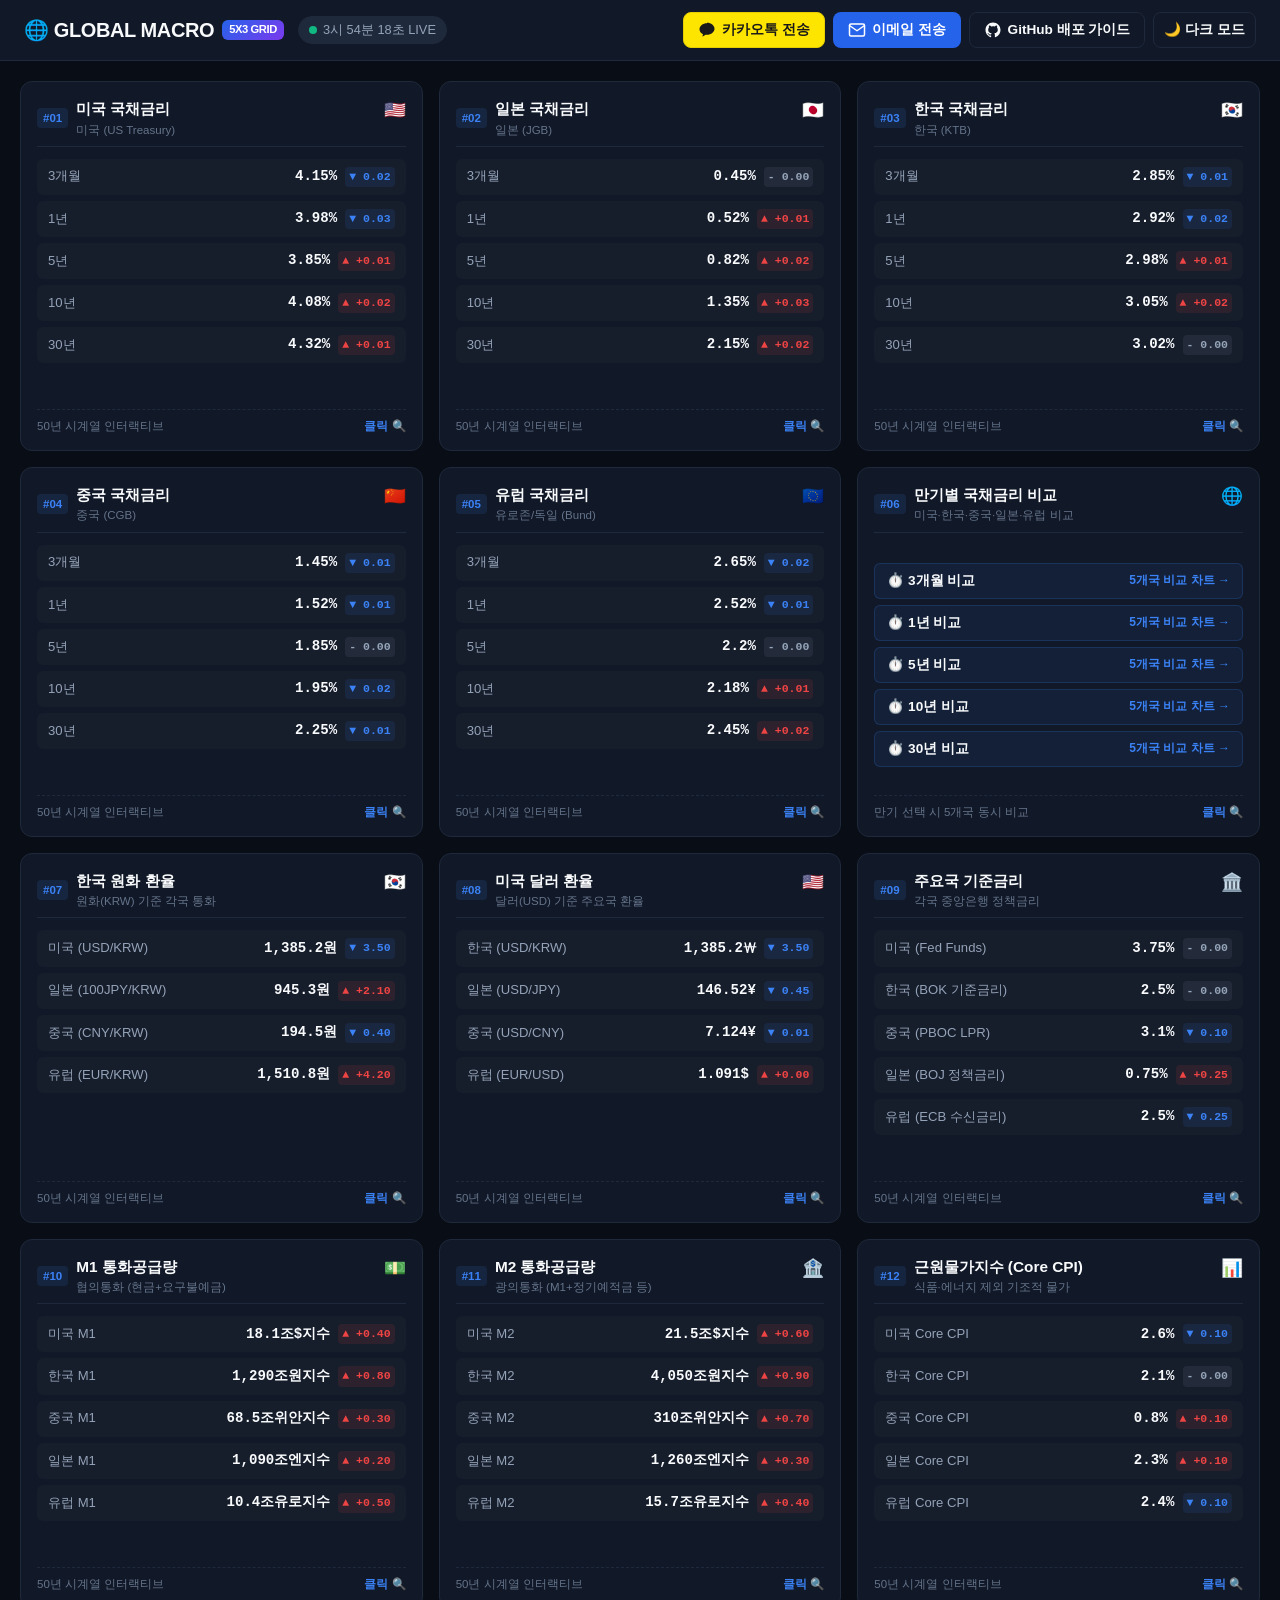
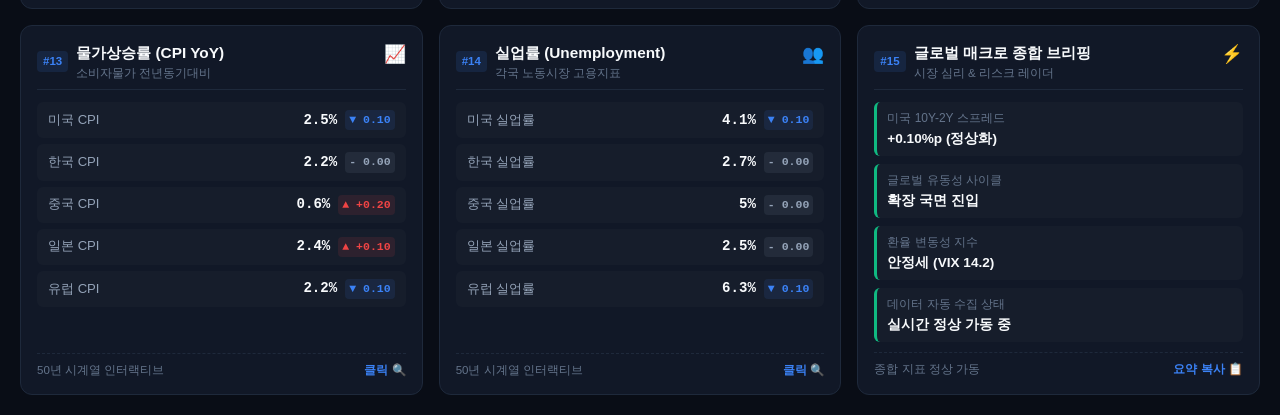
==== index.html @ 18585624 "Add files via upload" ====
<!DOCTYPE html>
<html lang="ko">
<head>
  <meta charset="UTF-8">
  <meta name="viewport" content="width=device-width, initial-scale=1.0">
  <title>글로벌 매크로 경제 대시보드 (5x3 Grid) | 실시간 금리·환율·통화량·물가</title>
  
  <!-- Open Graph 메타태그 (카카오톡 및 SNS 공유 시 썸네일/미리보기 카드 표시) -->
  <meta property="og:title" content="글로벌 매크로 경제 5x3 대시보드">
  <meta property="og:description" content="미국·한국·일본·중국·유럽 50년간 국채금리, 환율, 기준금리, 통화량, 물가상승률 실시간 대시보드">
  <meta property="og:image" content="https://images.unsplash.com/photo-1611974789855-9c2a0a7236a3?w=1200&auto=format&fit=crop">
  <meta property="og:type" content="website">

  <!-- 파비콘 -->
  <link rel="icon" href="data:image/svg+xml,<svg xmlns='http://www.w3.org/2000/svg' viewBox='0 0 100 100'><text y='.9em' font-size='90'>📊</text></svg>">

  <!-- 스타일시트 -->
  <link rel="stylesheet" href="styles.css">

  <!-- 공식 카카오톡 JavaScript SDK (v2.7.2) -->
  <script src="https://t1.kakaocdn.net/kakao_js_sdk/2.7.2/kakao.min.js"></script>
</head>
<body>

  <!-- ==========================================================================
       TOP NAVIGATION BAR
       ========================================================================== -->
  <header class="top-nav">
    <div class="brand-section">
      <div class="brand-title">
        <span>🌐 GLOBAL MACRO</span>
        <span class="brand-badge">5x3 GRID</span>
      </div>
      <div class="live-indicator">
        <span class="pulse-dot"></span>
        <span id="liveClock">LIVE</span>
      </div>
    </div>

    <div class="action-buttons">
      <!-- 카카오톡 바로 전송 버튼 -->
      <button class="btn btn-kakao" id="btnKakaoShare" title="대시보드 요약 및 링크를 카카오톡으로 전송합니다">
        <svg width="18" height="18" viewBox="0 0 24 24" fill="currentColor">
          <path d="M12 3c-5.52 0-10 3.58-10 8 0 2.82 1.84 5.3 4.67 6.69-.17.6-.63 2.29-.72 2.65-.12.44.16.43.34.31.24-.16 3.12-2.12 3.65-2.48.66.1 1.34.15 2.06.15 5.52 0 10-3.58 10-8s-4.48-8-10-8z"/>
        </svg>
        <span>카카오톡 전송</span>
      </button>

      <!-- 이메일 전송 버튼 -->
      <button class="btn btn-email" id="btnEmailShare" title="현재 주요 금리·환율 현황 브리핑을 이메일로 전송합니다">
        <svg width="18" height="18" viewBox="0 0 24 24" fill="none" stroke="currentColor" stroke-width="2" stroke-linecap="round" stroke-linejoin="round">
          <path d="M4 4h16c1.1 0 2 .9 2 2v12c0 1.1-.9 2-2 2H4c-1.1 0-2-.9-2-2V6c0-1.1.9-2 2-2z"></path>
          <polyline points="22,6 12,13 2,6"></polyline>
        </svg>
        <span>이메일 전송</span>
      </button>

      <!-- GitHub Pages 배포 가이드 모달 버튼 -->
      <button class="btn btn-deploy" id="btnDeployGuide" title="GitHub Pages에 내 무료 URI 주소를 생성하여 배포하는 방법">
        <svg width="18" height="18" viewBox="0 0 24 24" fill="currentColor">
          <path fill-rule="evenodd" clip-rule="evenodd" d="M12 2C6.477 2 2 6.484 2 12.017c0 4.425 2.865 8.18 6.839 9.504.5.092.682-.217.682-.483 0-.237-.008-.868-.013-1.703-2.782.605-3.369-1.343-3.369-1.343-.454-1.158-1.11-1.466-1.11-1.466-.908-.62.069-.608.069-.608 1.003.07 1.53 1.032 1.53 1.032.892 1.53 2.341 1.088 2.91.832.092-.647.35-1.088.636-1.338-2.22-.253-4.555-1.113-4.555-4.951 0-1.093.39-1.988 1.029-2.688-.103-.253-.446-1.272.098-2.65 0 0 .84-.27 2.75 1.026A9.564 9.564 0 0112 6.844c.85.004 1.705.115 2.504.337 1.909-1.296 2.747-1.027 2.747-1.027.546 1.379.202 2.398.1 2.651.64.7 1.028 1.595 1.028 2.688 0 3.848-2.339 4.695-4.566 4.943.359.309.678.92.678 1.855 0 1.338-.012 2.419-.012 2.747 0 .268.18.58.688.482A10.019 10.019 0 0022 12.017C22 6.484 17.522 2 12 2z"/>
        </svg>
        <span>GitHub 배포 가이드</span>
      </button>

      <!-- 테마 토글 버튼 -->
      <button class="btn btn-icon" id="themeToggleBtn" title="다크/라이트 테마 전환">
        🌙 다크 모드
      </button>
    </div>
  </header>

  <!-- ==========================================================================
       MAIN DASHBOARD: 5x3 GRID (15 CARDS)
       ========================================================================== -->
  <main class="dashboard-container">
    <div class="dashboard-grid" id="dashboardGrid">
      <!-- JavaScript (dashboard.js)에 의해 1번~15번 카드가 동적으로 렌더링됩니다 -->
    </div>
  </main>

  <!-- ==========================================================================
       MODAL 1: 50-YEAR INTERACTIVE TIME-SERIES CHART
       ========================================================================== -->
  <div class="modal-overlay" id="chartModal">
    <div class="modal-card">
      <!-- Modal Header -->
      <div class="modal-header">
        <div class="modal-title-group">
          <h2 id="modalTitle">📈 시계열 차트</h2>
          <div class="modal-subtitle" id="modalSubtitle">1975년 ~ 2026년 50년간 역사적 추이</div>
        </div>
        <button class="btn-close" id="btnCloseModal">&times;</button>
      </div>

      <!-- Controls Toolbar -->
      <div class="modal-toolbar">
        <div class="range-presets">
          <span style="font-size:0.78rem; font-weight:700; color:var(--text-dim); margin-right:4px;">기간:</span>
          <button class="preset-btn" data-range="1">1년</button>
          <button class="preset-btn" data-range="5">5년</button>
          <button class="preset-btn" data-range="10">10년</button>
          <button class="preset-btn" data-range="20">20년</button>
          <button class="preset-btn active" data-range="50">50년 (전체)</button>
        </div>

        <div class="zoom-controls">
          <button class="zoom-btn" id="btnZoomIn" title="확대 (마우스 휠 위로 스크롤 가능)">➕ 확대</button>
          <button class="zoom-btn" id="btnZoomOut" title="축소 (마우스 휠 아래로 스크롤 가능)">➖ 축소</button>
          <button class="zoom-btn" id="btnZoomReset" title="초기 상태로 리셋">↺ 전체 보기</button>
        </div>
      </div>

      <!-- 50-Year Summary Statistics Bar -->
      <div class="stats-summary">
        <div class="stat-item">최신값: <b id="statCurrent">-</b></div>
        <div class="stat-item">50년 최고치(Max): <b id="statMax" style="color:var(--up-color);">-</b></div>
        <div class="stat-item">50년 최저치(Min): <b id="statMin" style="color:var(--down-color);">-</b></div>
        <div class="stat-item">50년 평균: <b id="statAvg">-</b></div>
      </div>

      <!-- HTML5 Canvas Interactive Viewport -->
      <div class="chart-viewport">
        <canvas id="chartCanvas"></canvas>
      </div>

      <!-- Modal Footer Guide -->
      <div class="modal-footer">
        <span>💡 <b>사용 팁:</b> 차트 위에서 <b>마우스 휠</b>을 굴려 확대/축소하고, 마우스로 <b>좌우 드래그</b>하여 50년간의 특정 시기를 자세히 탐색할 수 있습니다.</span>
      </div>
    </div>
  </div>

  <!-- ==========================================================================
       MODAL 2: KAKAO TALK SHARE & LINK EXPORT
       ========================================================================== -->
  <div class="modal-overlay" id="kakaoModal">
    <div class="modal-card" style="max-width: 540px;">
      <div class="modal-header">
        <div class="modal-title-group">
          <h2>💬 카카오톡 전송 및 공유</h2>
          <div class="modal-subtitle">대시보드 실시간 요약과 접속 주소를 전송합니다</div>
        </div>
        <button class="btn-close" id="btnCloseKakao">&times;</button>
      </div>
      <div class="guide-content">
        <p style="font-size:0.88rem; color:var(--text-muted); margin-bottom:12px;">
          아래 내용을 복사하여 카카오톡 대화방 또는 단체 채팅방에 붙여넣기 하시면 즉시 대시보드 링크와 실시간 브리핑이 공유됩니다:
        </p>
        <textarea id="kakaoPreviewText" rows="6" style="width:100%; background:var(--bg-main); color:var(--text-main); border:1px solid var(--border-color); border-radius:8px; padding:12px; font-size:0.85rem; font-family:inherit; resize:none;"></textarea>
        
        <div style="margin-top:16px; display:flex; justify-content:flex-end; gap:8px;">
          <button class="btn btn-kakao" id="btnCopyKakao" style="width:100%; justify-content:center; padding:10px;">
            📋 카카오톡 전송 문구 및 링크 복사하기
          </button>
        </div>

        <div style="margin-top:16px; padding:12px; border-radius:8px; background:rgba(59,130,246,0.08); border:1px solid rgba(59,130,246,0.2); font-size:0.8rem; color:var(--text-muted);">
          💡 <b>공식 카카오톡 SDK 카드 발송을 원하시는 경우:</b><br>
          <a href="https://developers.kakao.com" target="_blank" style="color:var(--primary); font-weight:700;">developers.kakao.com</a>에서 무료 앱 등록 후 발급받은 JavaScript 키를 `index.html` 상단 `Kakao.init('내키')`에 추가하시면 카카오톡 리치 메시지 카드로 직접 발송됩니다.
        </div>
      </div>
    </div>
  </div>

  <!-- ==========================================================================
       MODAL 3: GITHUB PAGES DEPLOYMENT GUIDE (인터넷 URI 발급 가이드)
       ========================================================================== -->
  <div class="modal-overlay" id="guideModal">
    <div class="modal-card" style="max-width: 780px;">
      <div class="modal-header">
        <div class="modal-title-group">
          <h2>🚀 GitHub Pages 무료 인터넷 URI(주소) 배포 가이드</h2>
          <div class="modal-subtitle">내 대시보드를 인터넷에 올려 고유 웹 주소로 사용하는 3단계 방법</div>
        </div>
        <button class="btn-close" id="btnCloseGuide">&times;</button>
      </div>

      <div class="guide-content">
        <div class="guide-step">
          <h3>1단계: GitHub에 새로운 저장소(Repository) 생성하기</h3>
          <ol>
            <li><a href="https://github.com" target="_blank" style="color:var(--primary); font-weight:700;">GitHub.com</a> 로그인 후 우측 상단의 <b>+</b> &rarr; <b>New repository</b>를 클릭합니다.</li>
            <li>Repository name에 원하는 이름(예: <code>macro-dashboard</code>)을 입력합니다.</li>
            <li><b>Public</b>(공개)으로 설정하고 하단의 <b>Create repository</b> 버튼을 누릅니다.</li>
          </ol>
        </div>

        <div class="guide-step">
          <h3>2단계: 터미널에서 코드 업로드하기</h3>
          <p style="font-size:0.85rem; color:var(--text-muted); margin-bottom:6px;">맥북 터미널에서 아래 명령어를 순서대로 실행합니다:</p>
          <pre>cd /Users/insooshin/Desktop/macro-dashboard
git init
git add .
git commit -m "Deploy: Global Macro Dashboard 5x3"
git branch -M main
git remote add origin https://github.com/&lt;사용자아이디&gt;/macro-dashboard.git
git push -u origin main</pre>
          <p style="font-size:0.8rem; color:var(--text-dim);">* 터미널 사용이 익숙하지 않으시면 GitHub 웹사이트에서 <b>'uploading an existing file'</b>을 눌러 해당 폴더의 파일들을 마우스로 끌어다 놓으셔도 됩니다!</p>
        </div>

        <div class="guide-step">
          <h3>3단계: GitHub Pages 켜고 나만의 URI(웹 주소) 확인하기</h3>
          <ol>
            <li>저장소 상단 메뉴에서 <b>Settings</b>(설정) &rarr; 좌측 <b>Pages</b> 메뉴를 클릭합니다.</li>
            <li><b>Build and deployment &rarr; Branch</b>에서 <code>main</code> 브랜치와 <code>/ (root)</code> 폴더를 선택하고 <b>Save</b>를 누릅니다.</li>
            <li>약 1분 후 상단에 <b>"Your site is live at https://&lt;내아이디&gt;.github.io/macro-dashboard/"</b> 라는 나만의 인터넷 고유 URI 주소가 발급됩니다!</li>
            <li>이 주소를 스마트폰 카카오톡으로 전송하여 사파리나 크롬에서 열고 <b>'홈 화면에 추가'</b>하시면 모바일 전용 앱처럼 사용하실 수 있습니다!</li>
          </ol>
        </div>
      </div>
    </div>
  </div>

  <!-- 스크립트 로드 순서 -->
  <script src="data-store.js"></script>
  <script src="chart-engine.js"></script>
  <script src="dashboard.js"></script>
</body>
</html>
---- styles.css ----
/* ==========================================================================
   GLOBAL MACRO DASHBOARD - STYLESHEET
   5x3 Grid, Financial Terminal Dark/Light UI, Modal Chart Viewer
   ========================================================================== */

:root {
  --bg-main: #090d16;
  --bg-card: #111827;
  --bg-card-hover: #172033;
  --border-color: #1e293b;
  --border-highlight: #334155;
  --text-main: #f8fafc;
  --text-muted: #94a3b8;
  --text-dim: #64748b;
  --primary: #3b82f6;
  --primary-glow: rgba(59, 130, 246, 0.3);
  --up-color: #ef4444; /* 한국식 상승: 빨강 */
  --down-color: #3b82f6; /* 한국식 하락: 파랑 */
  --neutral-color: #94a3b8;
  --kakao-bg: #fee500;
  --kakao-text: #191919;
  --modal-bg: rgba(15, 23, 42, 0.95);
  --modal-card: #0f172a;
  --badge-bg: #1e293b;
  --font-family: -apple-system, BlinkMacSystemFont, "Pretendard", "Segoe UI", Roboto, Helvetica, Arial, sans-serif;
  --card-radius: 12px;
}

body.light-theme {
  --bg-main: #f1f5f9;
  --bg-card: #ffffff;
  --bg-card-hover: #f8fafc;
  --border-color: #e2e8f0;
  --border-highlight: #cbd5e1;
  --text-main: #0f172a;
  --text-muted: #475569;
  --text-dim: #94a3b8;
  --primary: #2563eb;
  --primary-glow: rgba(37, 99, 235, 0.2);
  --modal-bg: rgba(241, 245, 249, 0.95);
  --modal-card: #ffffff;
  --badge-bg: #e2e8f0;
}

* {
  margin: 0;
  padding: 0;
  box-sizing: border-box;
}

body {
  font-family: var(--font-family);
  background-color: var(--bg-main);
  color: var(--text-main);
  line-height: 1.4;
  min-height: 100vh;
  transition: background-color 0.25s, color 0.25s;
}

/* ==========================================================================
   TOP NAVIGATION BAR
   ========================================================================== */
.top-nav {
  position: sticky;
  top: 0;
  z-index: 100;
  background: var(--bg-card);
  border-bottom: 1px solid var(--border-color);
  backdrop-filter: blur(12px);
  padding: 12px 24px;
  display: flex;
  align-items: center;
  justify-content: space-between;
  flex-wrap: wrap;
  gap: 12px;
}

.brand-section {
  display: flex;
  align-items: center;
  gap: 14px;
}

.brand-title {
  font-size: 1.25rem;
  font-weight: 800;
  letter-spacing: -0.02em;
  display: flex;
  align-items: center;
  gap: 8px;
}

.brand-badge {
  background: linear-gradient(135deg, #2563eb, #7c3aed);
  color: #fff;
  font-size: 0.7rem;
  font-weight: 700;
  padding: 2px 7px;
  border-radius: 6px;
  text-transform: uppercase;
}

.live-indicator {
  display: flex;
  align-items: center;
  gap: 6px;
  font-size: 0.8rem;
  color: var(--text-muted);
  background: var(--badge-bg);
  padding: 4px 10px;
  border-radius: 20px;
  border: 1px solid var(--border-color);
}

.pulse-dot {
  width: 8px;
  height: 8px;
  border-radius: 50%;
  background: #10b981;
  box-shadow: 0 0 0 0 rgba(16, 185, 129, 0.7);
  animation: pulse 2s infinite;
}

@keyframes pulse {
  0% { transform: scale(0.95); box-shadow: 0 0 0 0 rgba(16, 185, 129, 0.7); }
  70% { transform: scale(1); box-shadow: 0 0 0 7px rgba(16, 185, 129, 0); }
  100% { transform: scale(0.95); box-shadow: 0 0 0 0 rgba(16, 185, 129, 0); }
}

.action-buttons {
  display: flex;
  align-items: center;
  gap: 8px;
  flex-wrap: wrap;
}

.btn {
  display: inline-flex;
  align-items: center;
  gap: 6px;
  padding: 8px 14px;
  border-radius: 8px;
  font-size: 0.85rem;
  font-weight: 600;
  cursor: pointer;
  border: 1px solid transparent;
  transition: all 0.2s ease;
  user-select: none;
}

.btn-kakao {
  background-color: var(--kakao-bg);
  color: var(--kakao-text);
  border-color: #e5cd00;
}
.btn-kakao:hover {
  filter: brightness(0.95);
  box-shadow: 0 2px 8px rgba(254, 229, 0, 0.3);
}

.btn-email {
  background: #2563eb;
  color: #ffffff;
}
.btn-email:hover {
  background: #1d4ed8;
  box-shadow: 0 2px 8px rgba(37, 99, 235, 0.3);
}

.btn-deploy {
  background: var(--bg-card);
  color: var(--text-main);
  border-color: var(--border-color);
}
.btn-deploy:hover {
  border-color: var(--primary);
  color: var(--primary);
}

.btn-icon {
  background: var(--bg-card);
  color: var(--text-main);
  border: 1px solid var(--border-color);
  padding: 8px 10px;
}
.btn-icon:hover {
  border-color: var(--border-highlight);
}

/* ==========================================================================
   DASHBOARD 5x3 GRID LAYOUT
   ========================================================================== */
.dashboard-container {
  max-width: 1780px;
  margin: 0 auto;
  padding: 20px;
}

.dashboard-grid {
  display: grid;
  grid-template-columns: repeat(5, 1fr);
  grid-auto-rows: minmax(285px, 1fr);
  gap: 16px;
}

/* 5x3 Card Item */
.dash-card {
  background: var(--bg-card);
  border: 1px solid var(--border-color);
  border-radius: var(--card-radius);
  padding: 16px;
  display: flex;
  flex-direction: column;
  justify-content: space-between;
  transition: transform 0.2s, box-shadow 0.2s, border-color 0.2s;
  position: relative;
  overflow: hidden;
}

.dash-card:hover {
  border-color: var(--border-highlight);
  box-shadow: 0 8px 24px rgba(0, 0, 0, 0.25);
  transform: translateY(-2px);
}

/* Card Header */
.card-header {
  display: flex;
  align-items: flex-start;
  justify-content: space-between;
  margin-bottom: 12px;
  padding-bottom: 8px;
  border-bottom: 1px solid var(--border-color);
}

.header-left {
  display: flex;
  align-items: center;
  gap: 8px;
}

.tile-badge {
  font-size: 0.72rem;
  font-weight: 800;
  color: var(--primary);
  background: rgba(59, 130, 246, 0.12);
  padding: 2px 6px;
  border-radius: 4px;
  font-mono: monospace;
}

.card-title {
  font-size: 0.96rem;
  font-weight: 700;
  color: var(--text-main);
  white-space: nowrap;
}

.card-flag {
  font-size: 1.1rem;
}

.card-subtext {
  font-size: 0.72rem;
  color: var(--text-dim);
  margin-top: 2px;
}

/* Card Body - Metric Rows */
.metric-list {
  display: flex;
  flex-direction: column;
  gap: 6px;
  flex-grow: 1;
}

.metric-row {
  display: flex;
  align-items: center;
  justify-content: space-between;
  padding: 7px 10px;
  border-radius: 6px;
  background: rgba(255, 255, 255, 0.02);
  border: 1px solid transparent;
  cursor: pointer;
  transition: all 0.15s ease;
}

body.light-theme .metric-row {
  background: rgba(0, 0, 0, 0.02);
}

.metric-row:hover {
  background: rgba(59, 130, 246, 0.12);
  border-color: var(--primary);
  transform: translateX(3px);
}

.metric-label {
  font-size: 0.82rem;
  font-weight: 500;
  color: var(--text-muted);
  display: flex;
  align-items: center;
  gap: 5px;
}

.metric-right {
  display: flex;
  align-items: center;
  gap: 8px;
  text-align: right;
}

.metric-val {
  font-size: 0.88rem;
  font-weight: 700;
  font-family: ui-monospace, SFMono-Regular, Menlo, Monaco, Consolas, monospace;
  color: var(--text-main);
}

.metric-change {
  font-size: 0.72rem;
  font-weight: 600;
  padding: 2px 4px;
  border-radius: 4px;
  font-family: ui-monospace, SFMono-Regular, Menlo, Monaco, Consolas, monospace;
}

.change-up {
  color: var(--up-color);
  background: rgba(239, 68, 68, 0.1);
}

.change-down {
  color: var(--down-color);
  background: rgba(59, 130, 246, 0.1);
}

.change-flat {
  color: var(--neutral-color);
  background: rgba(148, 163, 184, 0.1);
}

/* Mini Chart Hint Footer */
.card-footer {
  margin-top: 10px;
  padding-top: 8px;
  border-top: 1px dashed var(--border-color);
  display: flex;
  align-items: center;
  justify-content: space-between;
  font-size: 0.72rem;
  color: var(--text-dim);
}

.click-hint {
  display: flex;
  align-items: center;
  gap: 4px;
  color: var(--primary);
  font-weight: 600;
}

/* ==========================================================================
   TILE 6 (만기별 5개국 비교 전용 스타일)
   ========================================================================== */
.maturity-tabs {
  display: flex;
  flex-direction: column;
  gap: 6px;
}

.maturity-btn {
  display: flex;
  align-items: center;
  justify-content: space-between;
  padding: 8px 12px;
  background: rgba(59, 130, 246, 0.08);
  border: 1px solid rgba(59, 130, 246, 0.2);
  border-radius: 6px;
  color: var(--text-main);
  font-size: 0.85rem;
  font-weight: 600;
  cursor: pointer;
  transition: all 0.2s;
}

.maturity-btn:hover {
  background: var(--primary);
  color: #fff;
  border-color: var(--primary);
  transform: translateX(4px);
}

/* ==========================================================================
   TILE 15 (글로벌 리스크 & 상태 레이더 전용 스타일)
   ========================================================================== */
.radar-list {
  display: flex;
  flex-direction: column;
  gap: 8px;
}

.radar-item {
  padding: 8px 10px;
  border-radius: 6px;
  background: rgba(255, 255, 255, 0.02);
  border-left: 3px solid #10b981;
}

.radar-label {
  font-size: 0.75rem;
  color: var(--text-dim);
}

.radar-val {
  font-size: 0.85rem;
  font-weight: 700;
  color: var(--text-main);
  margin-top: 2px;
}

/* ==========================================================================
   MODAL CHART VIEWER
   ========================================================================== */
.modal-overlay {
  position: fixed;
  inset: 0;
  background: rgba(0, 0, 0, 0.75);
  backdrop-filter: blur(8px);
  z-index: 1000;
  display: none;
  align-items: center;
  justify-content: center;
  padding: 20px;
  animation: fadeIn 0.2s ease;
}

.modal-overlay.active {
  display: flex;
}

@keyframes fadeIn {
  from { opacity: 0; }
  to { opacity: 1; }
}

.modal-card {
  background: var(--modal-card);
  border: 1px solid var(--border-highlight);
  border-radius: 16px;
  width: 100%;
  max-width: 1100px;
  max-height: 92vh;
  display: flex;
  flex-direction: column;
  box-shadow: 0 25px 50px -12px rgba(0, 0, 0, 0.5);
  overflow: hidden;
  animation: modalPop 0.25s cubic-bezier(0.16, 1, 0.3, 1);
}

@keyframes modalPop {
  from { transform: scale(0.96) translateY(10px); opacity: 0; }
  to { transform: scale(1) translateY(0); opacity: 1; }
}

.modal-header {
  padding: 16px 24px;
  border-bottom: 1px solid var(--border-color);
  display: flex;
  align-items: center;
  justify-content: space-between;
}

.modal-title-group h2 {
  font-size: 1.25rem;
  font-weight: 800;
  display: flex;
  align-items: center;
  gap: 10px;
}

.modal-subtitle {
  font-size: 0.8rem;
  color: var(--text-muted);
  margin-top: 4px;
}

.btn-close {
  background: transparent;
  border: none;
  color: var(--text-dim);
  font-size: 1.5rem;
  cursor: pointer;
  width: 36px;
  height: 36px;
  display: flex;
  align-items: center;
  justify-content: center;
  border-radius: 8px;
  transition: all 0.2s;
}

.btn-close:hover {
  background: var(--badge-bg);
  color: var(--text-main);
}

/* Modal Controls Toolbar */
.modal-toolbar {
  padding: 12px 24px;
  background: rgba(0, 0, 0, 0.15);
  border-bottom: 1px solid var(--border-color);
  display: flex;
  align-items: center;
  justify-content: space-between;
  flex-wrap: wrap;
  gap: 12px;
}

.range-presets, .zoom-controls {
  display: flex;
  align-items: center;
  gap: 6px;
}

.preset-btn, .zoom-btn {
  padding: 6px 12px;
  border-radius: 6px;
  font-size: 0.78rem;
  font-weight: 600;
  background: var(--badge-bg);
  border: 1px solid var(--border-color);
  color: var(--text-muted);
  cursor: pointer;
  transition: all 0.15s ease;
}

.preset-btn:hover, .zoom-btn:hover {
  background: var(--primary);
  border-color: var(--primary);
  color: #ffffff;
}

.preset-btn.active {
  background: var(--primary);
  border-color: var(--primary);
  color: #ffffff;
}

/* Stats Summary Row */
.stats-summary {
  display: flex;
  align-items: center;
  gap: 16px;
  font-size: 0.8rem;
  color: var(--text-muted);
  padding: 8px 24px;
  background: rgba(255, 255, 255, 0.01);
  border-bottom: 1px solid var(--border-color);
}

.stat-item b {
  color: var(--text-main);
  font-family: monospace;
  margin-left: 4px;
}

/* Canvas Container */
.chart-viewport {
  position: relative;
  width: 100%;
  height: 480px;
  padding: 10px;
  background: var(--modal-card);
}

#chartCanvas {
  width: 100%;
  height: 100%;
  display: block;
  cursor: crosshair;
}

.modal-footer {
  padding: 12px 24px;
  border-top: 1px solid var(--border-color);
  display: flex;
  align-items: center;
  justify-content: space-between;
  font-size: 0.8rem;
  color: var(--text-muted);
}

/* ==========================================================================
   GUIDE & KAKAO SHARE MODALS
   ========================================================================== */
.guide-content {
  padding: 24px;
  overflow-y: auto;
  max-height: 70vh;
  line-height: 1.6;
}

.guide-step {
  margin-bottom: 20px;
  background: rgba(255, 255, 255, 0.02);
  border: 1px solid var(--border-color);
  border-radius: 10px;
  padding: 16px;
}

.guide-step h3 {
  font-size: 1rem;
  color: var(--primary);
  margin-bottom: 8px;
  display: flex;
  align-items: center;
  gap: 8px;
}

.guide-step pre {
  background: #000;
  color: #38bdf8;
  padding: 10px 14px;
  border-radius: 6px;
  font-family: ui-monospace, Menlo, monospace;
  font-size: 0.85rem;
  margin: 8px 0;
  overflow-x: auto;
}

.guide-step ol, .guide-step ul {
  padding-left: 20px;
  font-size: 0.88rem;
  color: var(--text-muted);
}

.guide-step li {
  margin-bottom: 6px;
}

/* ==========================================================================
   FLASH TICK ANIMATIONS (REAL-TIME UPDATE EFFECT)
   ========================================================================== */
.flash-up {
  animation: flashGreen 1s ease-out;
}

.flash-down {
  animation: flashRed 1s ease-out;
}

@keyframes flashGreen {
  0% { background-color: rgba(16, 185, 129, 0.35); }
  100% { background-color: transparent; }
}

@keyframes flashRed {
  0% { background-color: rgba(239, 68, 68, 0.35); }
  100% { background-color: transparent; }
}

/* ==========================================================================
   RESPONSIVE BREAKPOINTS
   ========================================================================== */
@media (max-width: 1400px) {
  .dashboard-grid {
    grid-template-columns: repeat(3, 1fr);
  }
}

@media (max-width: 992px) {
  .dashboard-grid {
    grid-template-columns: repeat(2, 1fr);
  }
}

@media (max-width: 640px) {
  .top-nav {
    padding: 12px;
  }
  .brand-title {
    font-size: 1.05rem;
  }
  .dashboard-container {
    padding: 10px;
  }
  .dashboard-grid {
    grid-template-columns: 1fr;
  }
  .chart-viewport {
    height: 340px;
  }
}
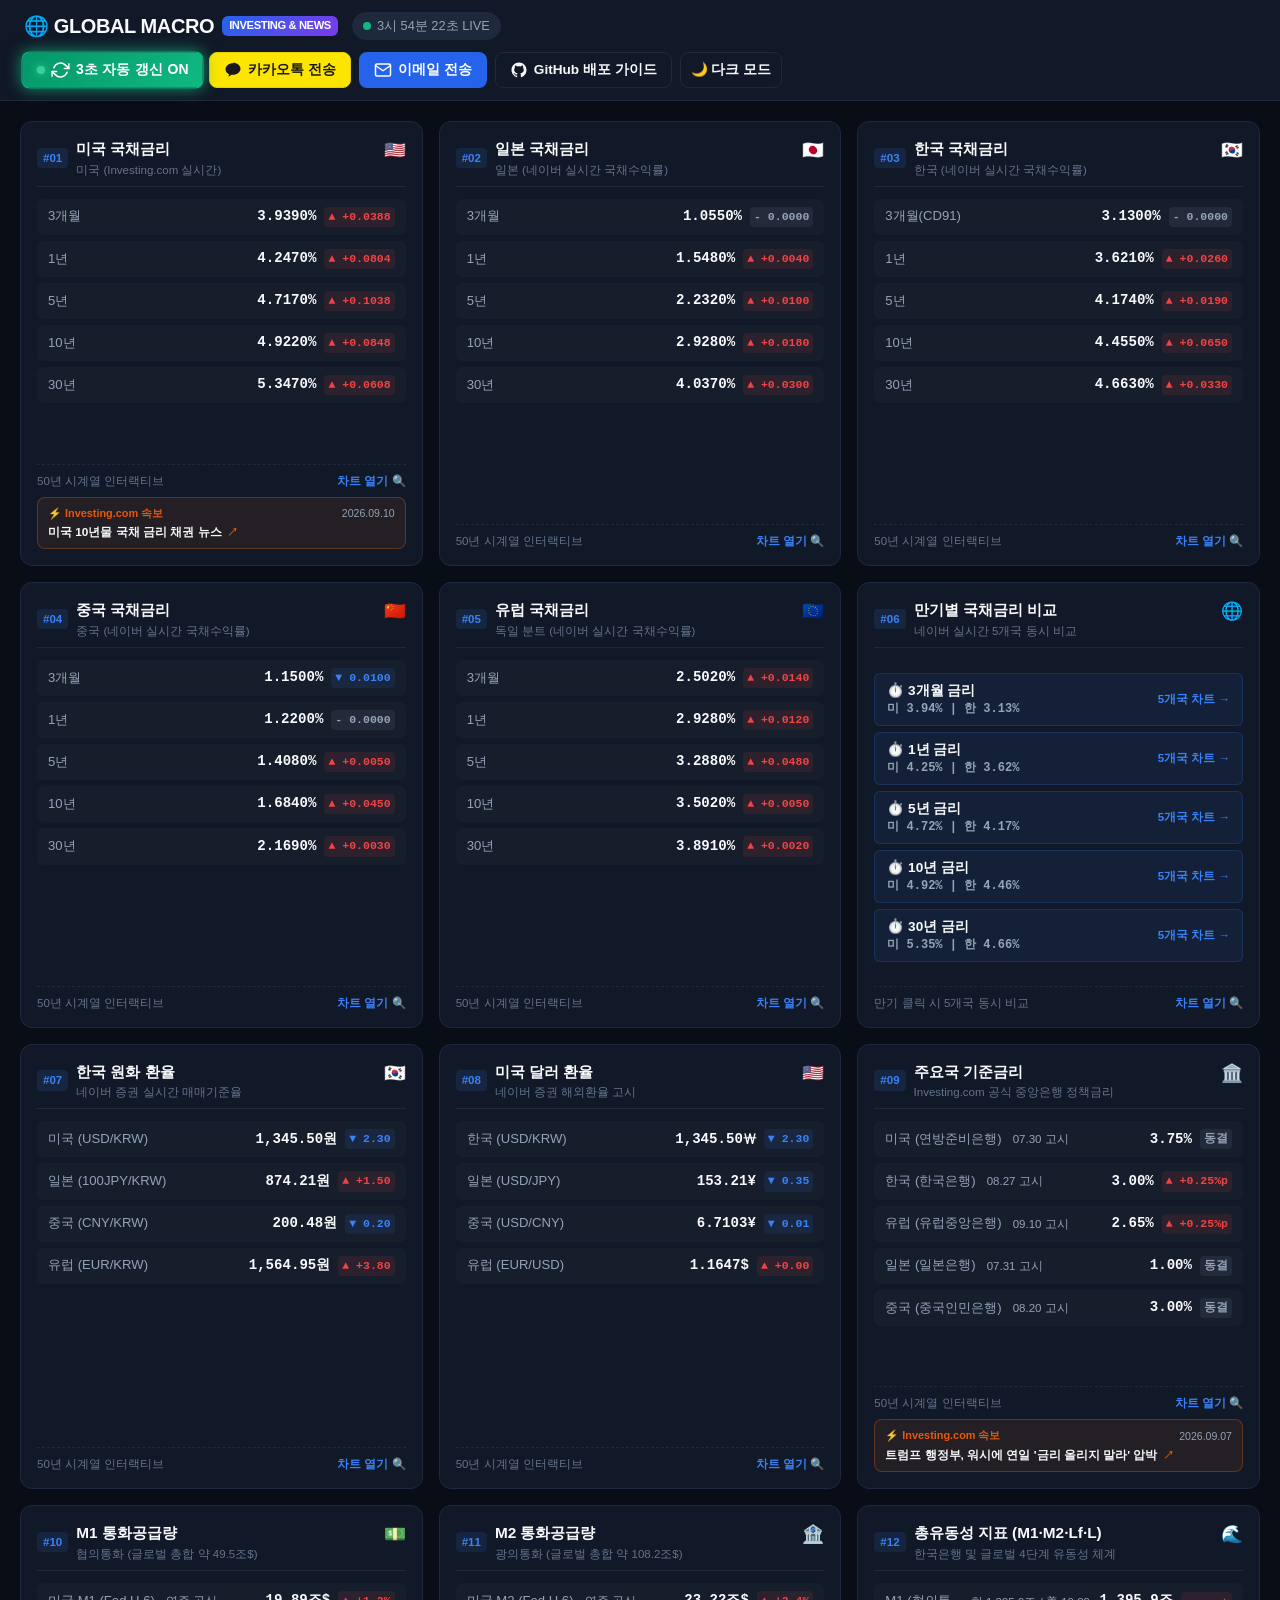
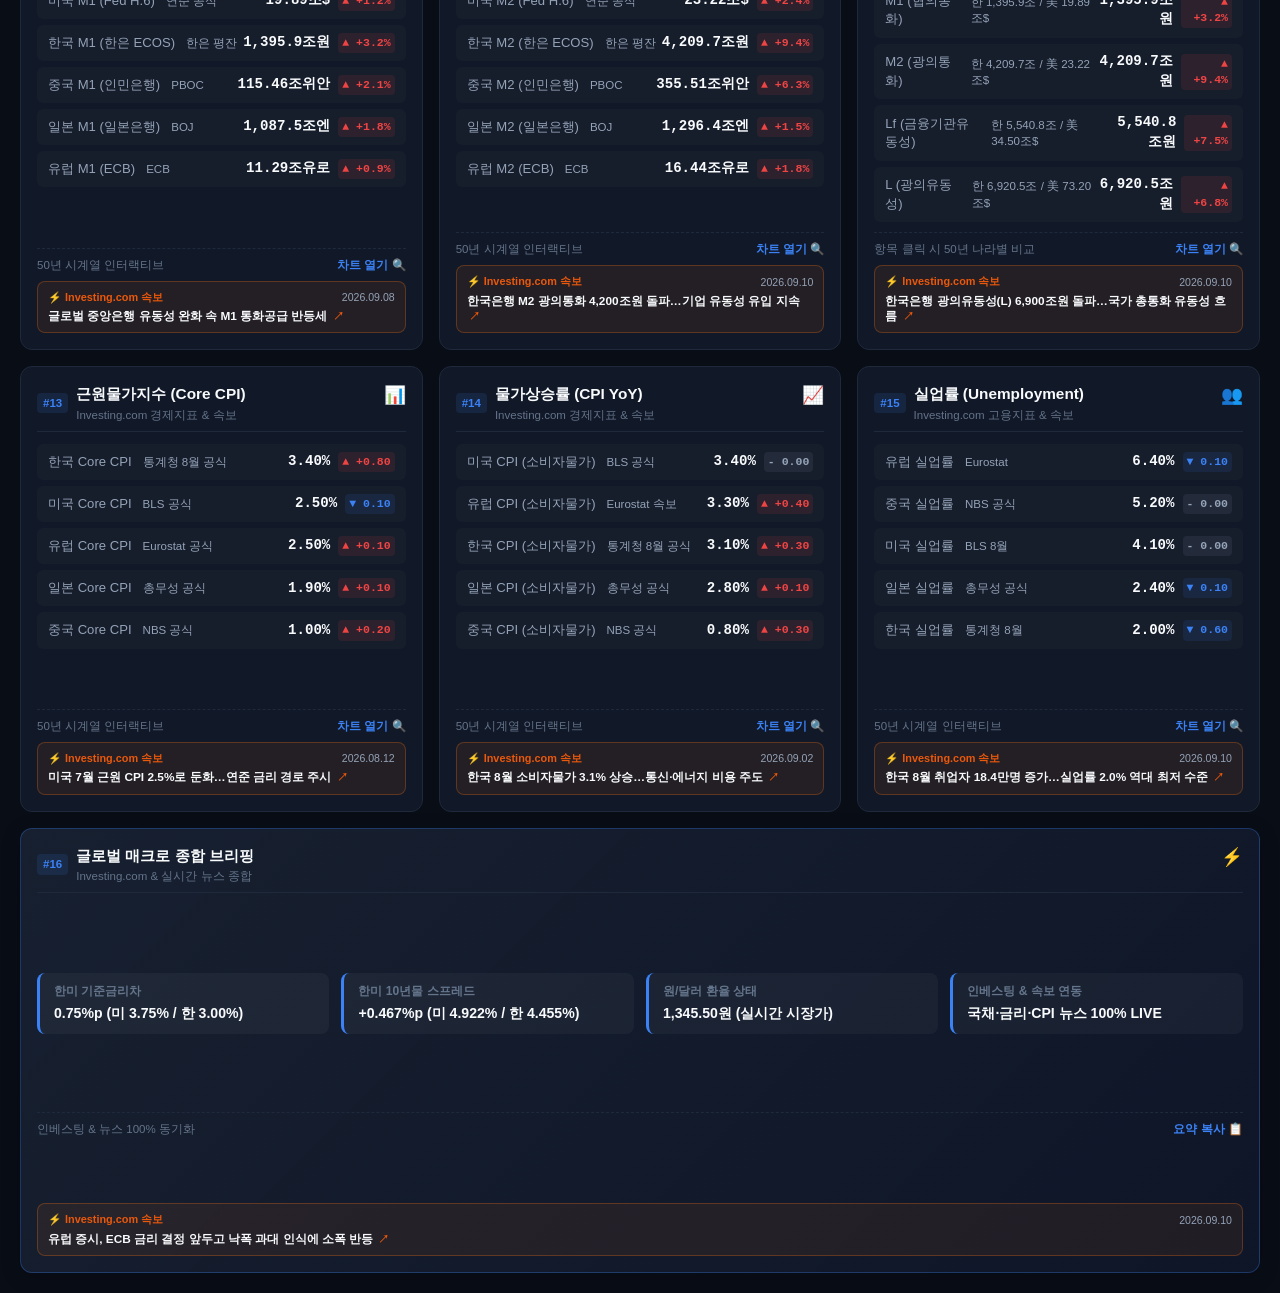
==== commit 9b0cb88c: "Add files via upload" ====
--- a/index.html
+++ b/index.html
@@ -3,11 +3,11 @@
 <head>
   <meta charset="UTF-8">
   <meta name="viewport" content="width=device-width, initial-scale=1.0">
-  <title>글로벌 매크로 경제 대시보드 (5x3 Grid) | 실시간 금리·환율·통화량·물가</title>
+  <title>글로벌 매크로 경제 대시보드 | 실시간 금리·환율·통화유동성(M1·M2·Lf·L)·물가 50년 시계열</title>
   
   <!-- Open Graph 메타태그 (카카오톡 및 SNS 공유 시 썸네일/미리보기 카드 표시) -->
-  <meta property="og:title" content="글로벌 매크로 경제 5x3 대시보드">
-  <meta property="og:description" content="미국·한국·일본·중국·유럽 50년간 국채금리, 환율, 기준금리, 통화량, 물가상승률 실시간 대시보드">
+  <meta property="og:title" content="글로벌 매크로 경제 대시보드 (M1·M2·Lf·L 총유동성)">
+  <meta property="og:description" content="미국·한국·일본·중국·유럽 50년간 국채금리, 환율, 기준금리, 통화량, Lf/L 총유동성, 물가상승률 실시간 대시보드">
   <meta property="og:image" content="https://images.unsplash.com/photo-1611974789855-9c2a0a7236a3?w=1200&auto=format&fit=crop">
   <meta property="og:type" content="website">
 
@@ -29,7 +29,7 @@
     <div class="brand-section">
       <div class="brand-title">
         <span>🌐 GLOBAL MACRO</span>
-        <span class="brand-badge">5x3 GRID</span>
+        <span class="brand-badge">INVESTING & NEWS</span>
       </div>
       <div class="live-indicator">
         <span class="pulse-dot"></span>
@@ -38,6 +38,17 @@
     </div>
 
     <div class="action-buttons">
+      <!-- 인베스팅 및 실시간 뉴스 3초 자동 갱신 버튼 -->
+      <button class="btn btn-sync" id="btnSyncNaver" title="인베스팅닷컴 최신 국채·기준금리·환율 및 경제 속보 뉴스 3초 자동 동기화 (클릭 시 즉시 수동 갱신)">
+        <span class="sync-live-dot"></span>
+        <svg width="18" height="18" viewBox="0 0 24 24" fill="none" stroke="currentColor" stroke-width="2" stroke-linecap="round" stroke-linejoin="round">
+          <polyline points="23 4 23 10 17 10"></polyline>
+          <polyline points="1 20 1 14 7 14"></polyline>
+          <path d="M3.51 9a9 9 0 0 1 14.85-3.36L23 10M1 14l4.64 4.36A9 9 0 0 0 20.49 15"></path>
+        </svg>
+        <span id="syncBtnText">3초 자동 갱신 ON</span>
+      </button>
+
       <!-- 카카오톡 바로 전송 버튼 -->
       <button class="btn btn-kakao" id="btnKakaoShare" title="대시보드 요약 및 링크를 카카오톡으로 전송합니다">
         <svg width="18" height="18" viewBox="0 0 24 24" fill="currentColor">
@@ -212,9 +223,9 @@
     </div>
   </div>
 
-  <!-- 스크립트 로드 순서 -->
-  <script src="data-store.js"></script>
-  <script src="chart-engine.js"></script>
-  <script src="dashboard.js"></script>
+  <!-- 스크립트 로드 (브라우저 캐시 방지 버전 적용) -->
+  <script src="data-store.js?v=liquidity_v3"></script>
+  <script src="chart-engine.js?v=liquidity_v3"></script>
+  <script src="dashboard.js?v=liquidity_v3"></script>
 </body>
 </html>
--- a/styles.css
+++ b/styles.css
@@ -177,6 +177,51 @@
   color: var(--primary);
 }
 
+.btn-sync {
+  background: linear-gradient(135deg, #059669, #10b981);
+  color: #fff;
+  border-color: #10b981;
+  font-weight: 700;
+  display: flex;
+  align-items: center;
+  gap: 6px;
+  transition: all 0.25s ease;
+}
+.btn-sync:hover {
+  background: linear-gradient(135deg, #047857, #059669);
+  box-shadow: 0 4px 12px rgba(16, 185, 129, 0.4);
+}
+.btn-sync.spinning svg {
+  animation: spin 0.8s linear infinite;
+}
+.btn-sync.pulse-3s {
+  box-shadow: 0 0 14px rgba(16, 185, 129, 0.8);
+  transform: scale(1.03);
+}
+.sync-live-dot {
+  width: 8px;
+  height: 8px;
+  border-radius: 50%;
+  background-color: #34d399;
+  box-shadow: 0 0 8px #34d399;
+  animation: liveBlink 1.5s infinite alternate;
+}
+@keyframes liveBlink {
+  0% { opacity: 0.4; transform: scale(0.85); }
+  100% { opacity: 1; transform: scale(1.15); }
+}
+@keyframes spin {
+  100% { transform: rotate(360deg); }
+}
+.news-updated {
+  animation: newsHighlight 0.8s ease-out;
+}
+@keyframes newsHighlight {
+  0% { background: rgba(249, 115, 22, 0.32); border-color: rgba(249, 115, 22, 0.85); }
+  100% { background: rgba(249, 115, 22, 0.08); border-color: rgba(249, 115, 22, 0.28); }
+}
+
+
 .btn-icon {
   background: var(--bg-card);
   color: var(--text-main);
@@ -363,6 +408,64 @@
 }
 
 /* ==========================================================================
+   INVESTING.COM NEWS & HEADLINES BOX
+   ========================================================================== */
+.card-news-box {
+  margin-top: 8px;
+  padding: 8px 10px;
+  background: rgba(249, 115, 22, 0.08);
+  border: 1px solid rgba(249, 115, 22, 0.28);
+  border-radius: 8px;
+  display: flex;
+  flex-direction: column;
+  gap: 4px;
+  transition: background 0.2s, border-color 0.2s;
+}
+.card-news-box:hover {
+  background: rgba(249, 115, 22, 0.14);
+  border-color: rgba(249, 115, 22, 0.5);
+}
+.news-header {
+  display: flex;
+  align-items: center;
+  justify-content: space-between;
+}
+.news-tag {
+  font-size: 0.68rem;
+  font-weight: 700;
+  color: #ea580c;
+  display: flex;
+  align-items: center;
+  gap: 4px;
+}
+.news-date {
+  font-size: 0.66rem;
+  color: var(--text-muted);
+}
+.news-link {
+  font-size: 0.74rem;
+  font-weight: 600;
+  color: var(--text-main);
+  text-decoration: none;
+  line-height: 1.3;
+  display: -webkit-box;
+  -webkit-line-clamp: 2;
+  -webkit-box-orient: vertical;
+  overflow: hidden;
+  text-overflow: ellipsis;
+  transition: color 0.15s;
+}
+.news-link:hover {
+  color: #ea580c;
+  text-decoration: underline;
+}
+.news-link .ext-icon {
+  font-size: 0.7rem;
+  color: #ea580c;
+  margin-left: 2px;
+}
+
+/* ==========================================================================
    TILE 6 (만기별 5개국 비교 전용 스타일)
    ========================================================================== */
 .maturity-tabs {
@@ -394,31 +497,83 @@
 }
 
 /* ==========================================================================
-   TILE 15 (글로벌 리스크 & 상태 레이더 전용 스타일)
-   ========================================================================== */
-.radar-list {
-  display: flex;
-  flex-direction: column;
-  gap: 8px;
+/* ==========================================================================
+   TILE 16 (글로벌 리스크 & 종합 브리핑 전폭 배너 스타일)
+   ========================================================================== */
+#card-16 {
+  grid-column: 1 / -1;
+  background: linear-gradient(135deg, rgba(30, 41, 59, 0.7), rgba(15, 23, 42, 0.9));
+  border: 1px solid rgba(59, 130, 246, 0.3);
+  box-shadow: 0 4px 20px rgba(0, 0, 0, 0.2);
+}
+
+#card-16 .radar-list {
+  display: grid;
+  grid-template-columns: repeat(4, 1fr);
+  gap: 12px;
+  margin: 10px 0;
 }
 
 .radar-item {
-  padding: 8px 10px;
+  padding: 10px 14px;
+  border-radius: 8px;
+  background: rgba(255, 255, 255, 0.04);
+  border-left: 3px solid #3b82f6;
+  transition: background 0.2s;
+}
+.radar-item:hover {
+  background: rgba(255, 255, 255, 0.07);
+}
+
+.radar-label {
+  font-size: 0.76rem;
+  color: var(--text-dim);
+  font-weight: 600;
+}
+
+.radar-val {
+  font-size: 0.88rem;
+  font-weight: 700;
+  color: var(--text-main);
+  margin-top: 4px;
+}
+
+/* 유동성 모달 나라별 선택 탭 바 */
+.liquidity-country-tabs {
+  display: flex;
+  align-items: center;
+  gap: 6px;
+  flex-wrap: wrap;
+  width: 100%;
+  margin-top: 10px;
+  padding-top: 8px;
+  border-top: 1px dashed var(--border-color);
+}
+
+.country-tab-btn {
+  background: var(--badge-bg);
+  color: var(--text-muted);
+  border: 1px solid var(--border-color);
+  padding: 5px 12px;
   border-radius: 6px;
-  background: rgba(255, 255, 255, 0.02);
-  border-left: 3px solid #10b981;
-}
-
-.radar-label {
-  font-size: 0.75rem;
-  color: var(--text-dim);
-}
-
-.radar-val {
-  font-size: 0.85rem;
-  font-weight: 700;
-  color: var(--text-main);
-  margin-top: 2px;
+  font-size: 0.78rem;
+  font-weight: 600;
+  cursor: pointer;
+  transition: all 0.2s ease;
+  user-select: none;
+}
+
+.country-tab-btn:hover {
+  border-color: var(--primary);
+  color: var(--text-main);
+  background: rgba(59, 130, 246, 0.12);
+}
+
+.country-tab-btn.active {
+  background: var(--primary);
+  color: #ffffff;
+  border-color: var(--primary);
+  box-shadow: 0 2px 8px rgba(59, 130, 246, 0.4);
 }
 
 /* ==========================================================================
@@ -673,6 +828,9 @@
 
 @media (max-width: 992px) {
   .dashboard-grid {
+    grid-template-columns: repeat(2, 1fr);
+  }
+  #card-16 .radar-list {
     grid-template-columns: repeat(2, 1fr);
   }
 }
@@ -690,6 +848,9 @@
   .dashboard-grid {
     grid-template-columns: 1fr;
   }
+  #card-16 .radar-list {
+    grid-template-columns: 1fr;
+  }
   .chart-viewport {
     height: 340px;
   }
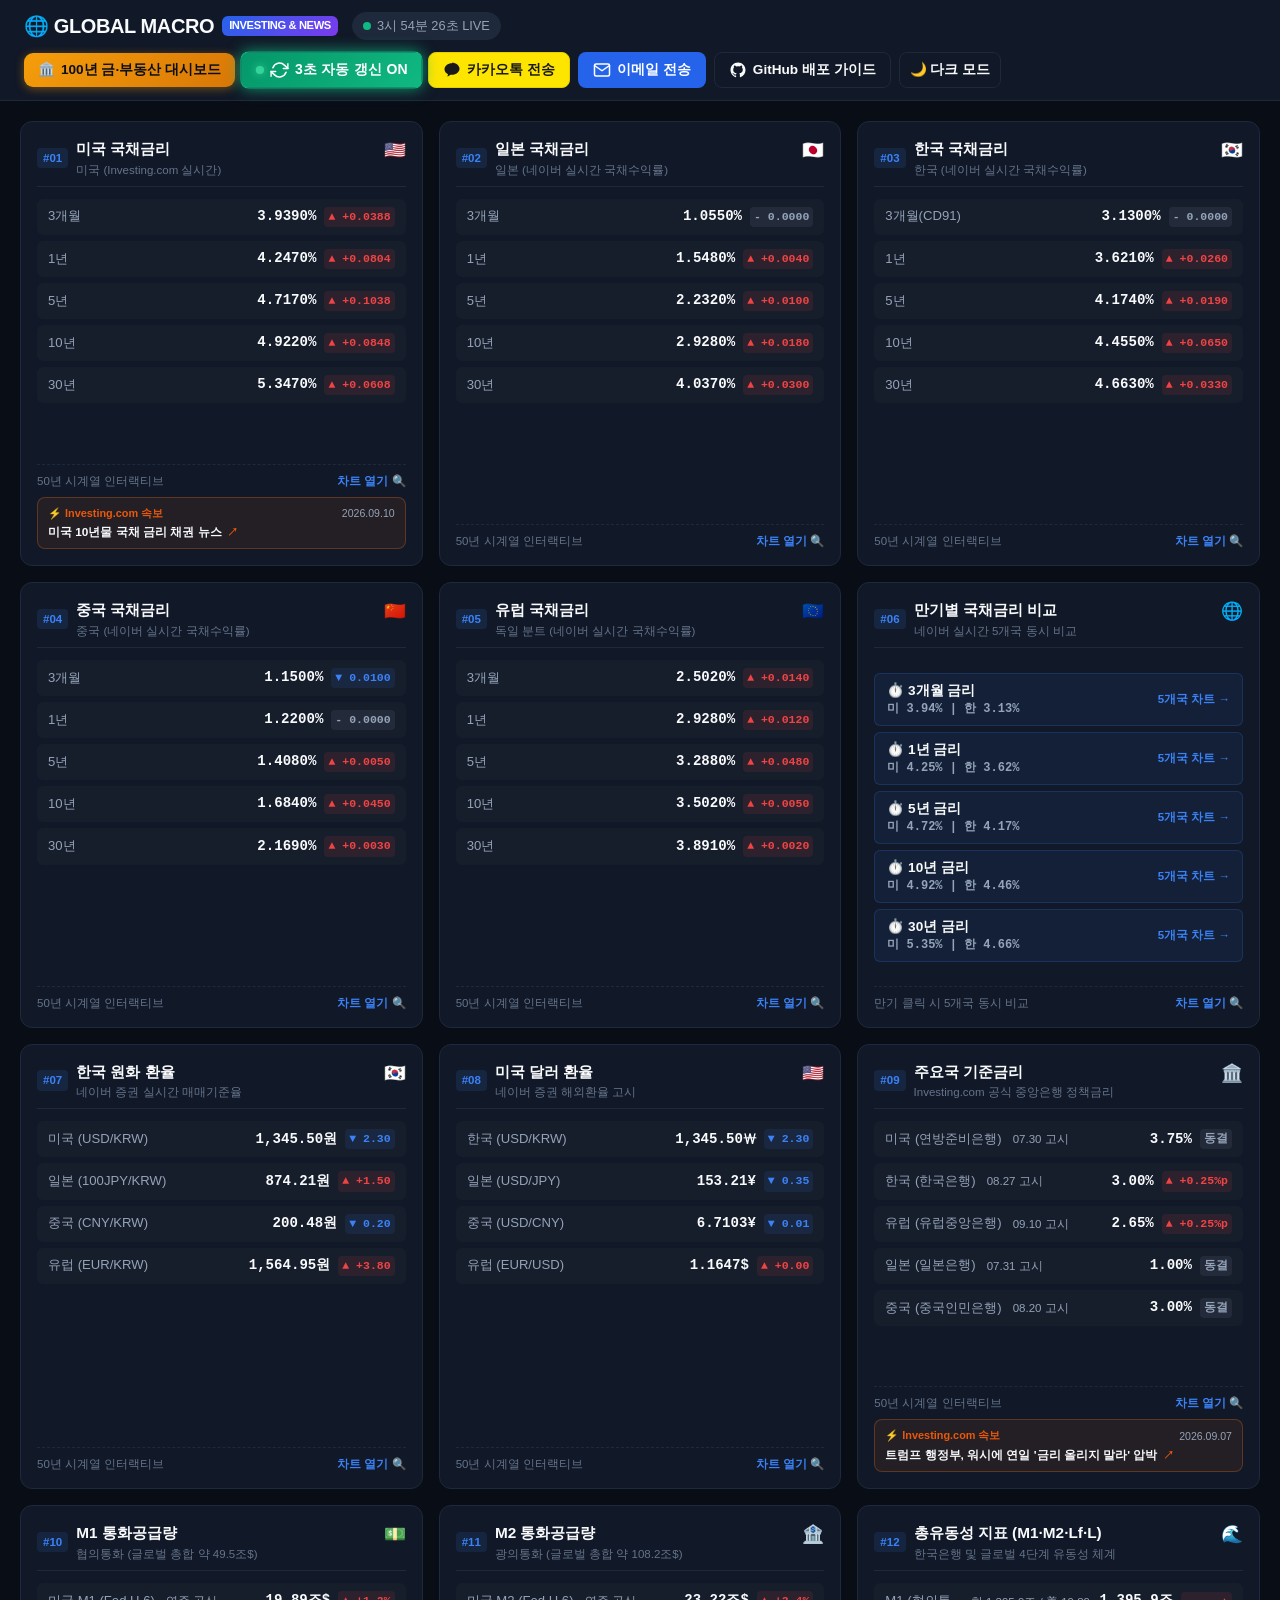
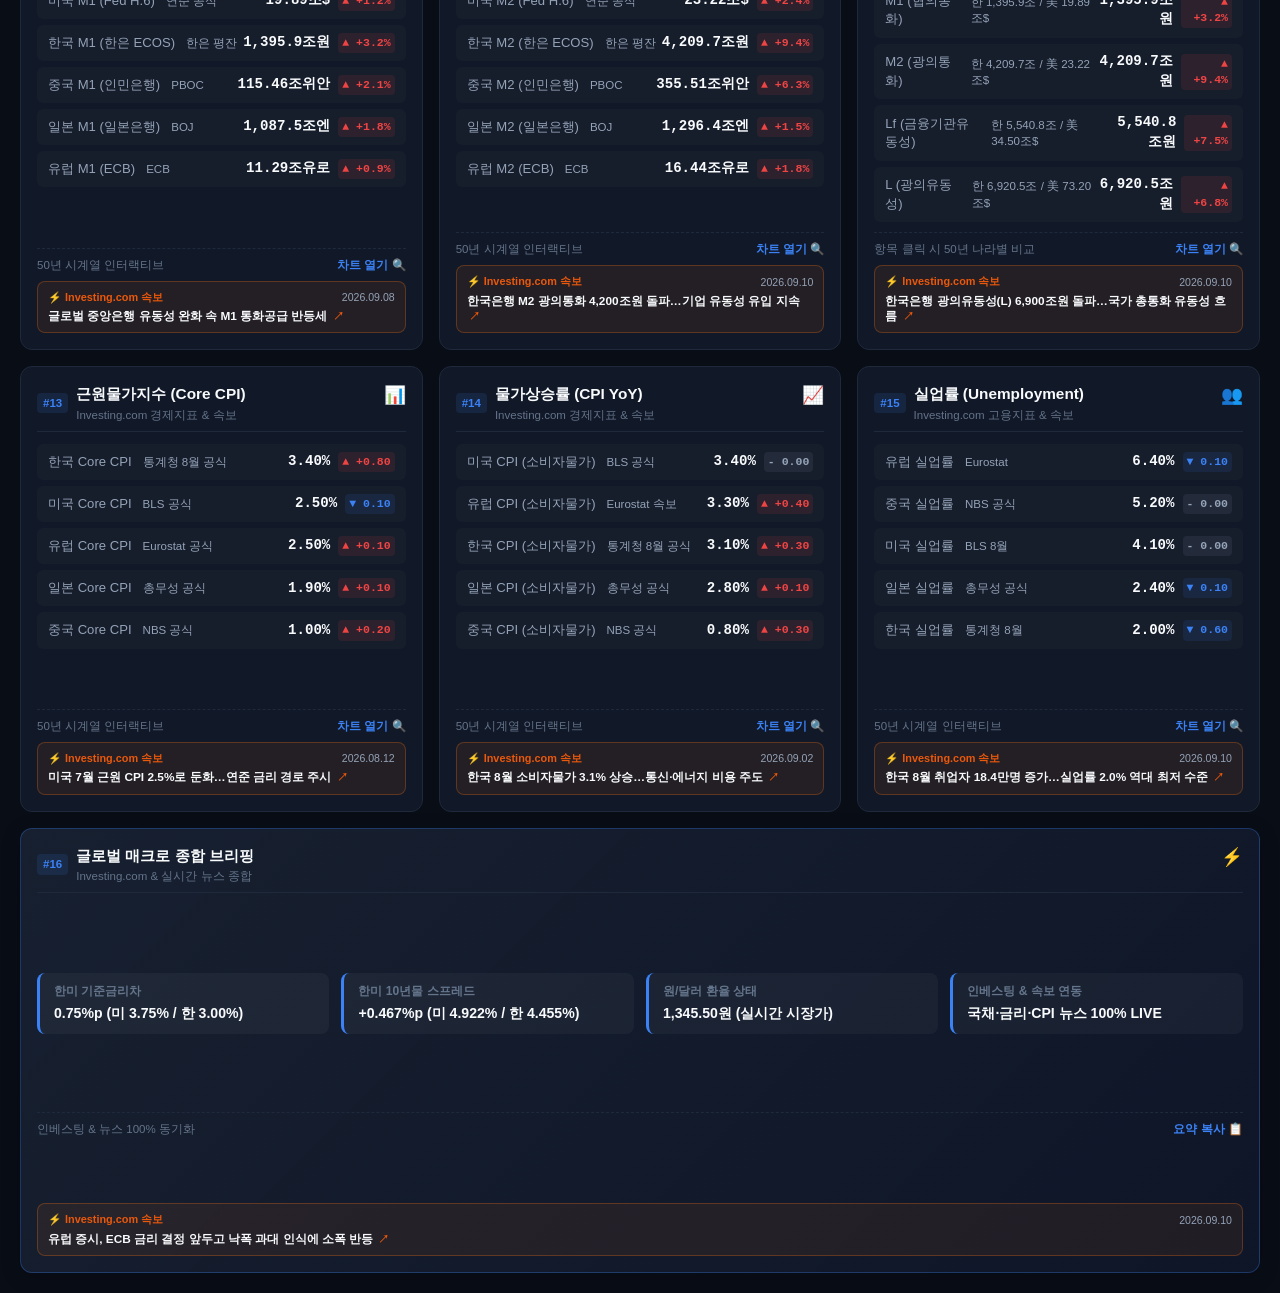
==== commit 37a4aceb: "Add files via upload" ====
--- a/index.html
+++ b/index.html
@@ -19,6 +19,11 @@
 
   <!-- 공식 카카오톡 JavaScript SDK (v2.7.2) -->
   <script src="https://t1.kakaocdn.net/kakao_js_sdk/2.7.2/kakao.min.js"></script>
+  <script>
+    if (window.Kakao && !window.Kakao.isInitialized()) {
+      Kakao.init('b161ebd56b4ae6db0b7c7e98618083ba');
+    }
+  </script>
 </head>
 <body>
 
@@ -38,6 +43,12 @@
     </div>
 
     <div class="action-buttons">
+      <!-- 🏛️ 미·한·일 3국 100년 금·거시경제·부동산 대시보드 바로가기 -->
+      <a href="macro_gold_dashboard.html" class="btn" style="background: linear-gradient(135deg, #f59e0b, #d97706); color: #0b0f19; font-weight: 800; border: none; text-decoration: none; display: inline-flex; align-items: center; gap: 6px; padding: 7px 14px; border-radius: 9px; box-shadow: 0 2px 10px rgba(245, 158, 11, 0.4); transition: transform 0.15s ease;" title="미·한·일 3국 중앙은행 공인 금·거시경제·부동산 100년 대시보드로 이동">
+        <span>🏛️</span>
+        <span>100년 금·부동산 대시보드</span>
+      </a>
+
       <!-- 인베스팅 및 실시간 뉴스 3초 자동 갱신 버튼 -->
       <button class="btn btn-sync" id="btnSyncNaver" title="인베스팅닷컴 최신 국채·기준금리·환율 및 경제 속보 뉴스 3초 자동 동기화 (클릭 시 즉시 수동 갱신)">
         <span class="sync-live-dot"></span>
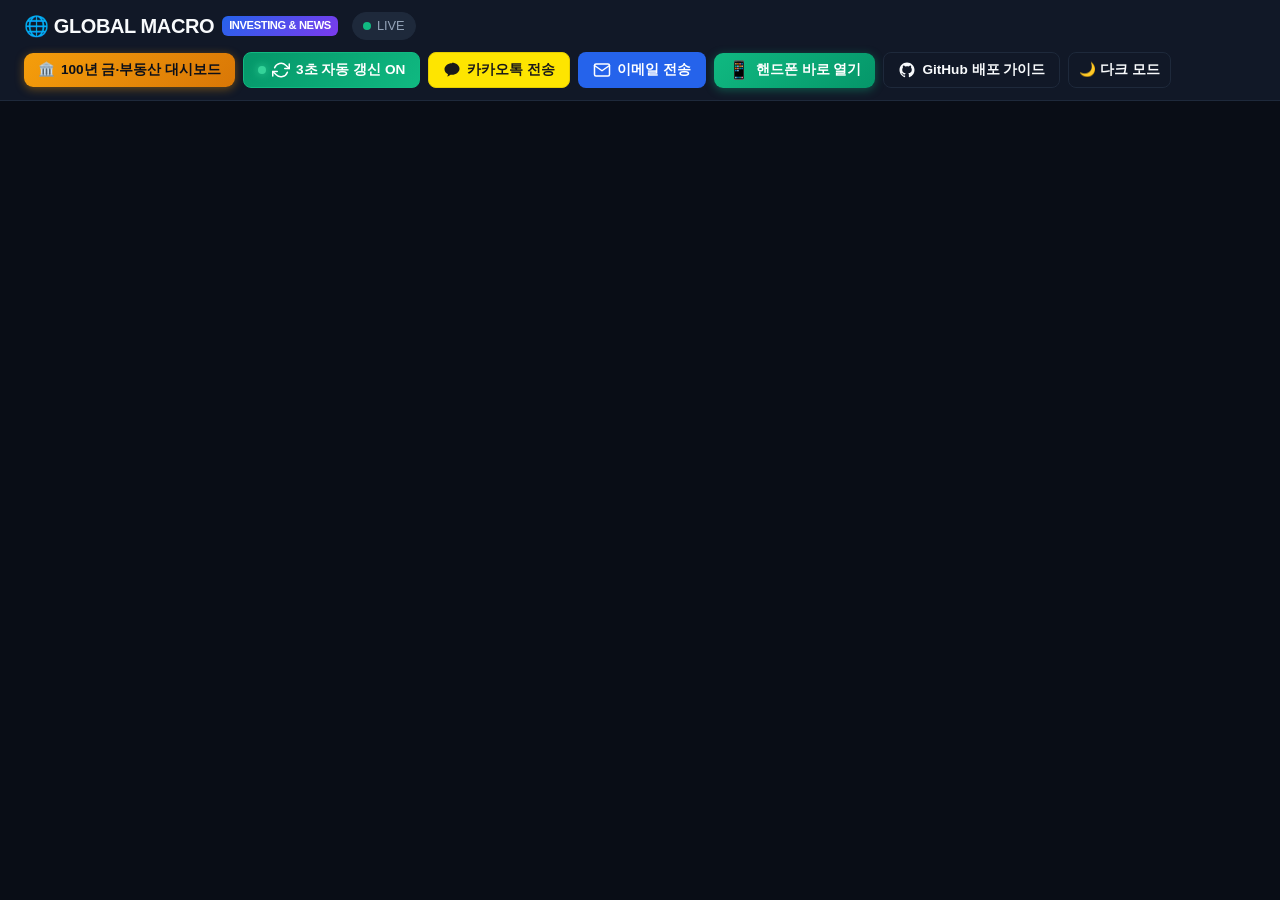
==== commit 79a643a2: "feat: 🚀 네이버 5개국(미·한·일·중·유럽) 국채금리 3초 실시간 갱신 및 모바일 브라우저 전용 QR 연동" ====
--- a/index.html
+++ b/index.html
@@ -2,7 +2,11 @@
 <html lang="ko">
 <head>
   <meta charset="UTF-8">
-  <meta name="viewport" content="width=device-width, initial-scale=1.0">
+  <meta name="viewport" content="width=device-width, initial-scale=1.0, maximum-scale=1.0, user-scalable=no, viewport-fit=cover">
+  <meta name="apple-mobile-web-app-capable" content="yes">
+  <meta name="apple-mobile-web-app-status-bar-style" content="black-translucent">
+  <meta name="apple-mobile-web-app-title" content="매크로 대시보드">
+  <meta name="theme-color" content="#090d16">
   <title>글로벌 매크로 경제 대시보드 | 실시간 금리·환율·통화유동성(M1·M2·Lf·L)·물가 50년 시계열</title>
   
   <!-- Open Graph 메타태그 (카카오톡 및 SNS 공유 시 썸네일/미리보기 카드 표시) -->
@@ -75,6 +79,12 @@
           <polyline points="22,6 12,13 2,6"></polyline>
         </svg>
         <span>이메일 전송</span>
+      </button>
+
+      <!-- 📱 핸드폰 바로 열기 (QR코드 & 주소) -->
+      <button class="btn" id="btnMobileConnect" style="background: linear-gradient(135deg, #10b981, #059669); color: #ffffff; font-weight: 800; border: none; display: inline-flex; align-items: center; gap: 6px; padding: 7px 14px; border-radius: 9px; box-shadow: 0 2px 10px rgba(16, 185, 129, 0.4); cursor: pointer;" title="스마트폰 카메라로 QR코드를 스캔하여 핸드폰 브라우저에서 즉시 열기">
+        <span style="font-size:1.1rem;">📱</span>
+        <span>핸드폰 바로 열기</span>
       </button>
 
       <!-- GitHub Pages 배포 가이드 모달 버튼 -->
@@ -234,9 +244,70 @@
     </div>
   </div>
 
+  <!-- ==========================================================================
+       MODAL 4: MOBILE SMARTPHONE DIRECT CONNECT (QR CODE & URL)
+       ========================================================================== -->
+  <div class="modal-overlay" id="mobileModal">
+    <div class="modal-card" style="max-width: 580px;">
+      <div class="modal-header">
+        <div class="modal-title-group">
+          <h2>📱 스마트폰 브라우저 바로 열기</h2>
+          <div class="modal-subtitle">스마트폰 기본 카메라로 QR 코드를 비추면 즉시 열립니다</div>
+        </div>
+        <button class="btn-close" id="btnCloseMobile">&times;</button>
+      </div>
+
+      <div class="guide-content" style="text-align: center;">
+        <!-- QR Mode Selector -->
+        <div style="display:flex; justify-content:center; gap:8px; margin-bottom:16px;">
+          <button class="btn" id="tabQrGh" style="padding:8px 16px; font-size:0.85rem; font-weight:700; background:var(--primary); color:#fff; border:none; border-radius:8px; cursor:pointer;">
+            🌐 인터넷 주소 (GitHub Pages)
+          </button>
+          <button class="btn" id="tabQrWifi" style="padding:8px 16px; font-size:0.85rem; font-weight:700; background:var(--bg-main); color:var(--text-muted); border:1px solid var(--border-color); border-radius:8px; cursor:pointer;">
+            ⚡ 와이파이 고속 연결 (192.168.0.11)
+          </button>
+        </div>
+
+        <!-- QR Display Container -->
+        <div id="qrContainer" style="background:#ffffff; padding:18px; border-radius:16px; display:inline-block; box-shadow:0 8px 24px rgba(0,0,0,0.3); margin-bottom:14px;">
+          <img id="qrImage" src="qr_github_pages.svg" alt="스마트폰 연결 QR코드" style="width:230px; height:230px; display:block;">
+        </div>
+
+        <div id="qrHelpText" style="font-size:0.92rem; font-weight:700; color:var(--text-main); margin-bottom:14px;">
+          📷 스마트폰 기본 카메라 앱을 켜고 위 QR코드를 비추면 즉시 열립니다!
+        </div>
+
+        <!-- Direct URL Copy Section -->
+        <div style="background:var(--bg-main); border:1px solid var(--border-color); border-radius:10px; padding:12px 14px; text-align:left; margin-bottom:14px;">
+          <div style="font-size:0.75rem; color:var(--text-dim); margin-bottom:4px; font-weight:700;">접속 주소:</div>
+          <div style="display:flex; align-items:center; justify-content:space-between; gap:10px;">
+            <input type="text" id="mobileDirectUrl" value="https://s1insu3283-byte.github.io/-/" readonly style="background:transparent; border:none; color:var(--primary); font-family:monospace; font-size:0.92rem; font-weight:700; width:100%; outline:none;">
+            <button class="btn" id="btnCopyMobileUrl" style="padding:6px 12px; font-size:0.8rem; font-weight:700; background:var(--primary); color:#fff; border:none; border-radius:6px; white-space:nowrap; cursor:pointer;">
+              📋 주소 복사
+            </button>
+          </div>
+        </div>
+
+        <!-- Kakao Send Button -->
+        <div style="margin-bottom:14px;">
+          <button class="btn btn-kakao" id="btnSendMobileKakao" style="width:100%; justify-content:center; padding:10px; font-size:0.88rem; font-weight:800;">
+            💬 카카오톡으로 내 스마트폰에 링크 보내기
+          </button>
+        </div>
+
+        <div style="text-align:left; padding:12px 14px; border-radius:10px; background:rgba(16,185,129,0.08); border:1px solid rgba(16,185,129,0.25); font-size:0.82rem; color:var(--text-muted); line-height:1.6;">
+          📲 <b>핸드폰 홈 화면에 앱처럼 등록하는 법:</b><br>
+          • <b>아이폰 (Safari):</b> 하단 공유 버튼(네모+화살표) &rarr; <b>'홈 화면에 추가'</b> 터치<br>
+          • <b>갤럭시 (Chrome):</b> 우측 상단 더보기(⋮) &rarr; <b>'홈 화면에 추가'</b> 터치<br>
+          &rarr; 스마트폰 바탕화면에 앱 아이콘이 생겨 언제든 1초 만에 전체화면 앱으로 실행됩니다!
+        </div>
+      </div>
+    </div>
+  </div>
+
   <!-- 스크립트 로드 (브라우저 캐시 방지 버전 적용) -->
-  <script src="data-store.js?v=liquidity_v3"></script>
-  <script src="chart-engine.js?v=liquidity_v3"></script>
-  <script src="dashboard.js?v=liquidity_v3"></script>
+  <script src="data-store.js?v=naver_live_v4"></script>
+  <script src="chart-engine.js?v=naver_live_v4"></script>
+  <script src="dashboard.js?v=naver_live_v4"></script>
 </body>
 </html>
--- a/styles.css
+++ b/styles.css
@@ -837,21 +837,55 @@
 
 @media (max-width: 640px) {
   .top-nav {
-    padding: 12px;
+    padding: 10px 14px;
+    gap: 8px;
   }
   .brand-title {
     font-size: 1.05rem;
   }
+  .action-buttons {
+    width: 100%;
+    display: flex;
+    overflow-x: auto;
+    padding-bottom: 4px;
+    gap: 6px;
+    scrollbar-width: none;
+  }
+  .action-buttons::-webkit-scrollbar {
+    display: none;
+  }
+  .action-buttons .btn {
+    padding: 6px 10px;
+    font-size: 0.78rem;
+    white-space: nowrap;
+    flex-shrink: 0;
+  }
   .dashboard-container {
-    padding: 10px;
+    padding: 8px;
+    padding-bottom: calc(20px + env(safe-area-inset-bottom));
   }
   .dashboard-grid {
     grid-template-columns: 1fr;
+    gap: 12px;
   }
   #card-16 .radar-list {
     grid-template-columns: 1fr;
   }
+  .modal-card {
+    max-width: 95vw !important;
+    max-height: 90vh;
+    padding: 16px;
+  }
   .chart-viewport {
-    height: 340px;
-  }
-}
+    height: 320px;
+  }
+  .modal-toolbar {
+    flex-direction: column;
+    align-items: stretch;
+    gap: 8px;
+  }
+  .stats-summary {
+    grid-template-columns: repeat(2, 1fr);
+    font-size: 0.75rem;
+  }
+}
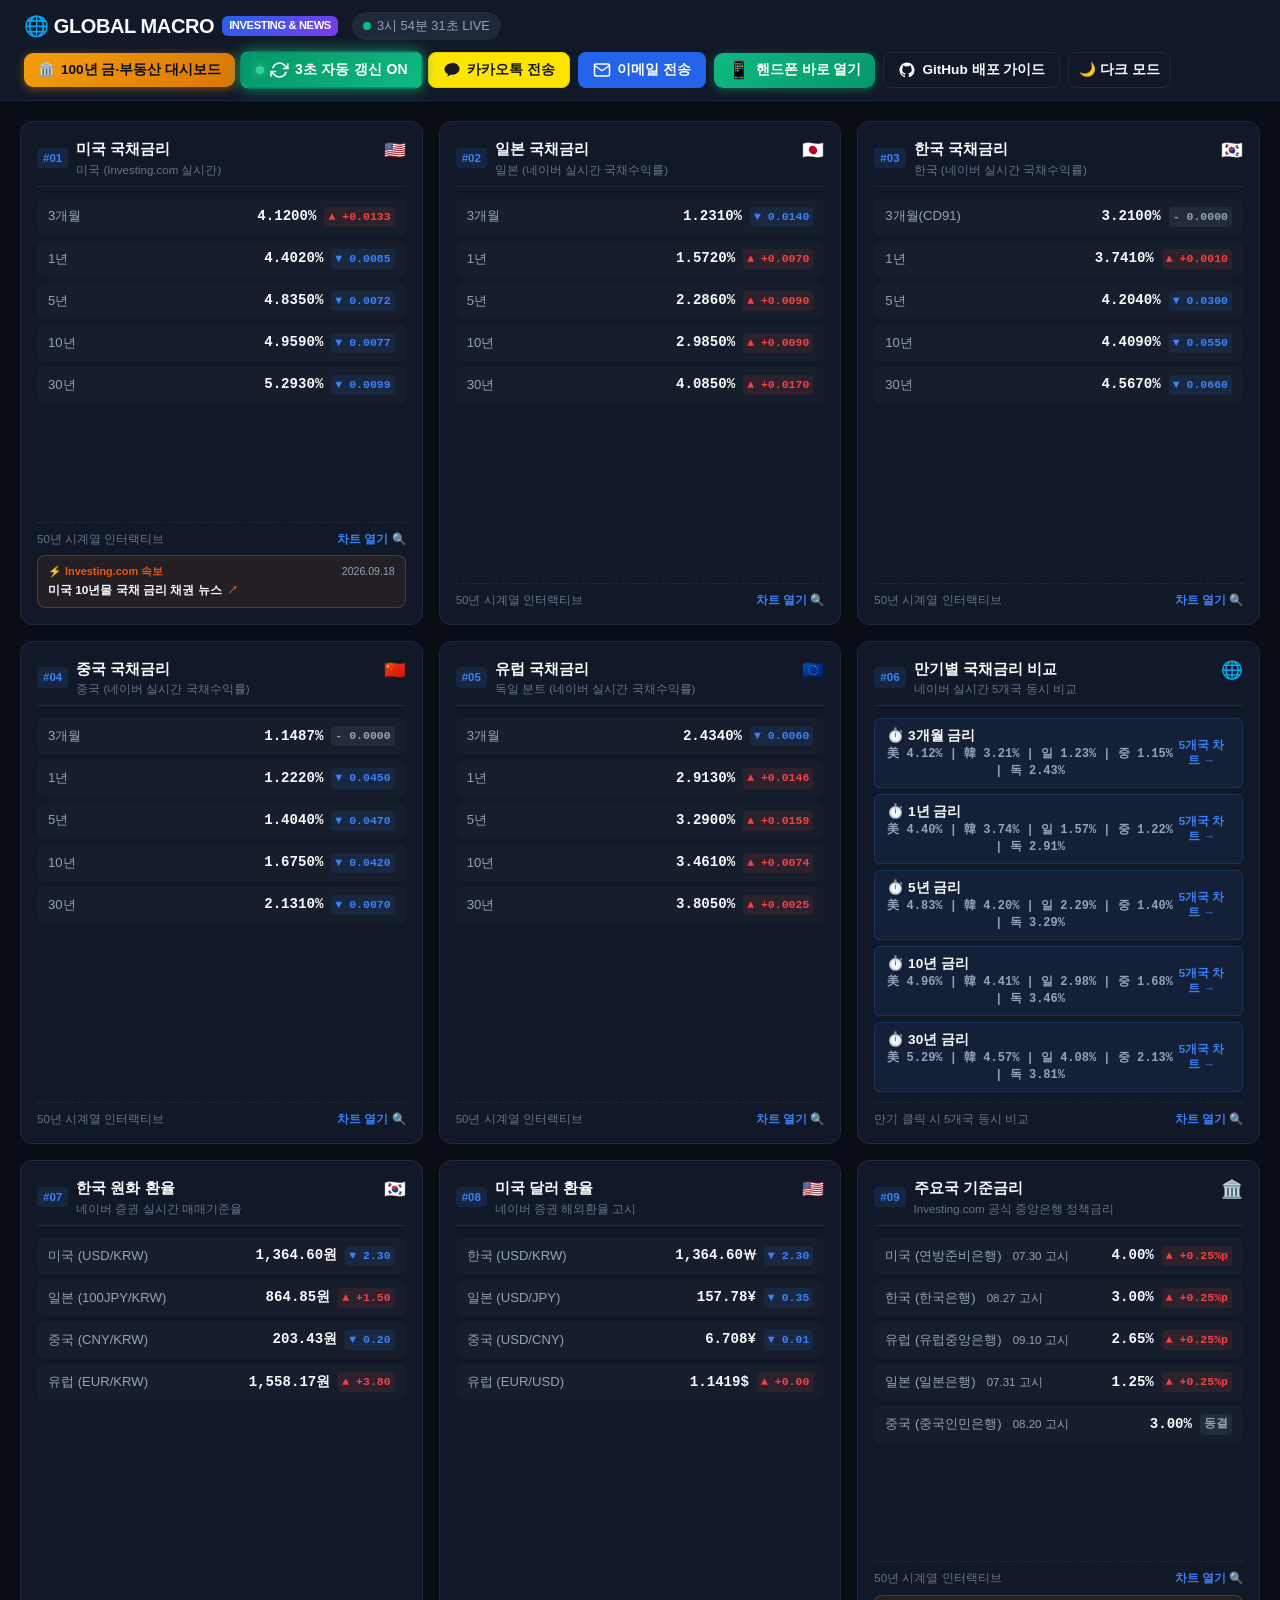
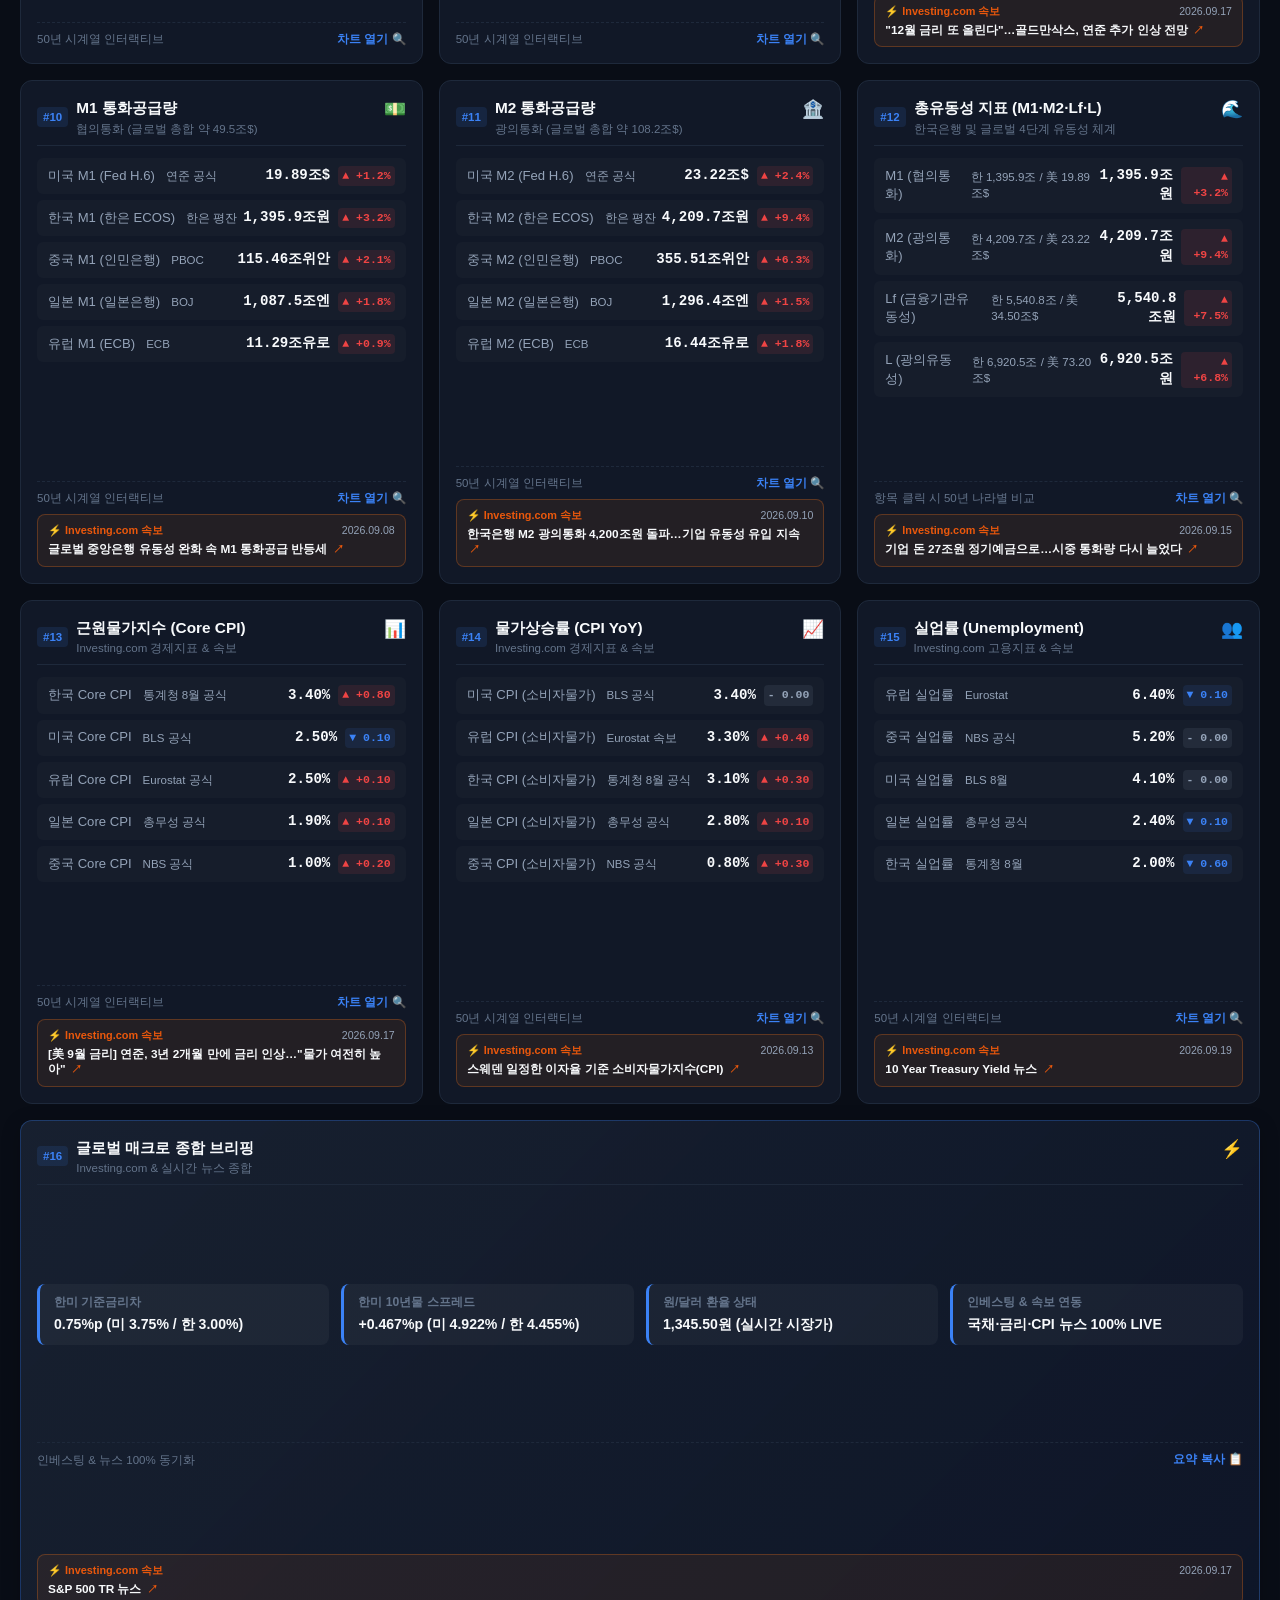
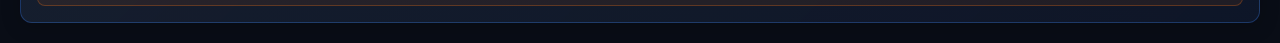
==== commit 11dbd224: "fix: 🚀 대시보드 화면 미출력 오류(JS 문법 버그) 수정 및 실시간 네이버 데이터 반영 (v5)" ====
--- a/index.html
+++ b/index.html
@@ -306,8 +306,8 @@
   </div>
 
   <!-- 스크립트 로드 (브라우저 캐시 방지 버전 적용) -->
-  <script src="data-store.js?v=naver_live_v4"></script>
-  <script src="chart-engine.js?v=naver_live_v4"></script>
-  <script src="dashboard.js?v=naver_live_v4"></script>
+  <script src="data-store.js?v=naver_live_v5"></script>
+  <script src="chart-engine.js?v=naver_live_v5"></script>
+  <script src="dashboard.js?v=naver_live_v5"></script>
 </body>
 </html>
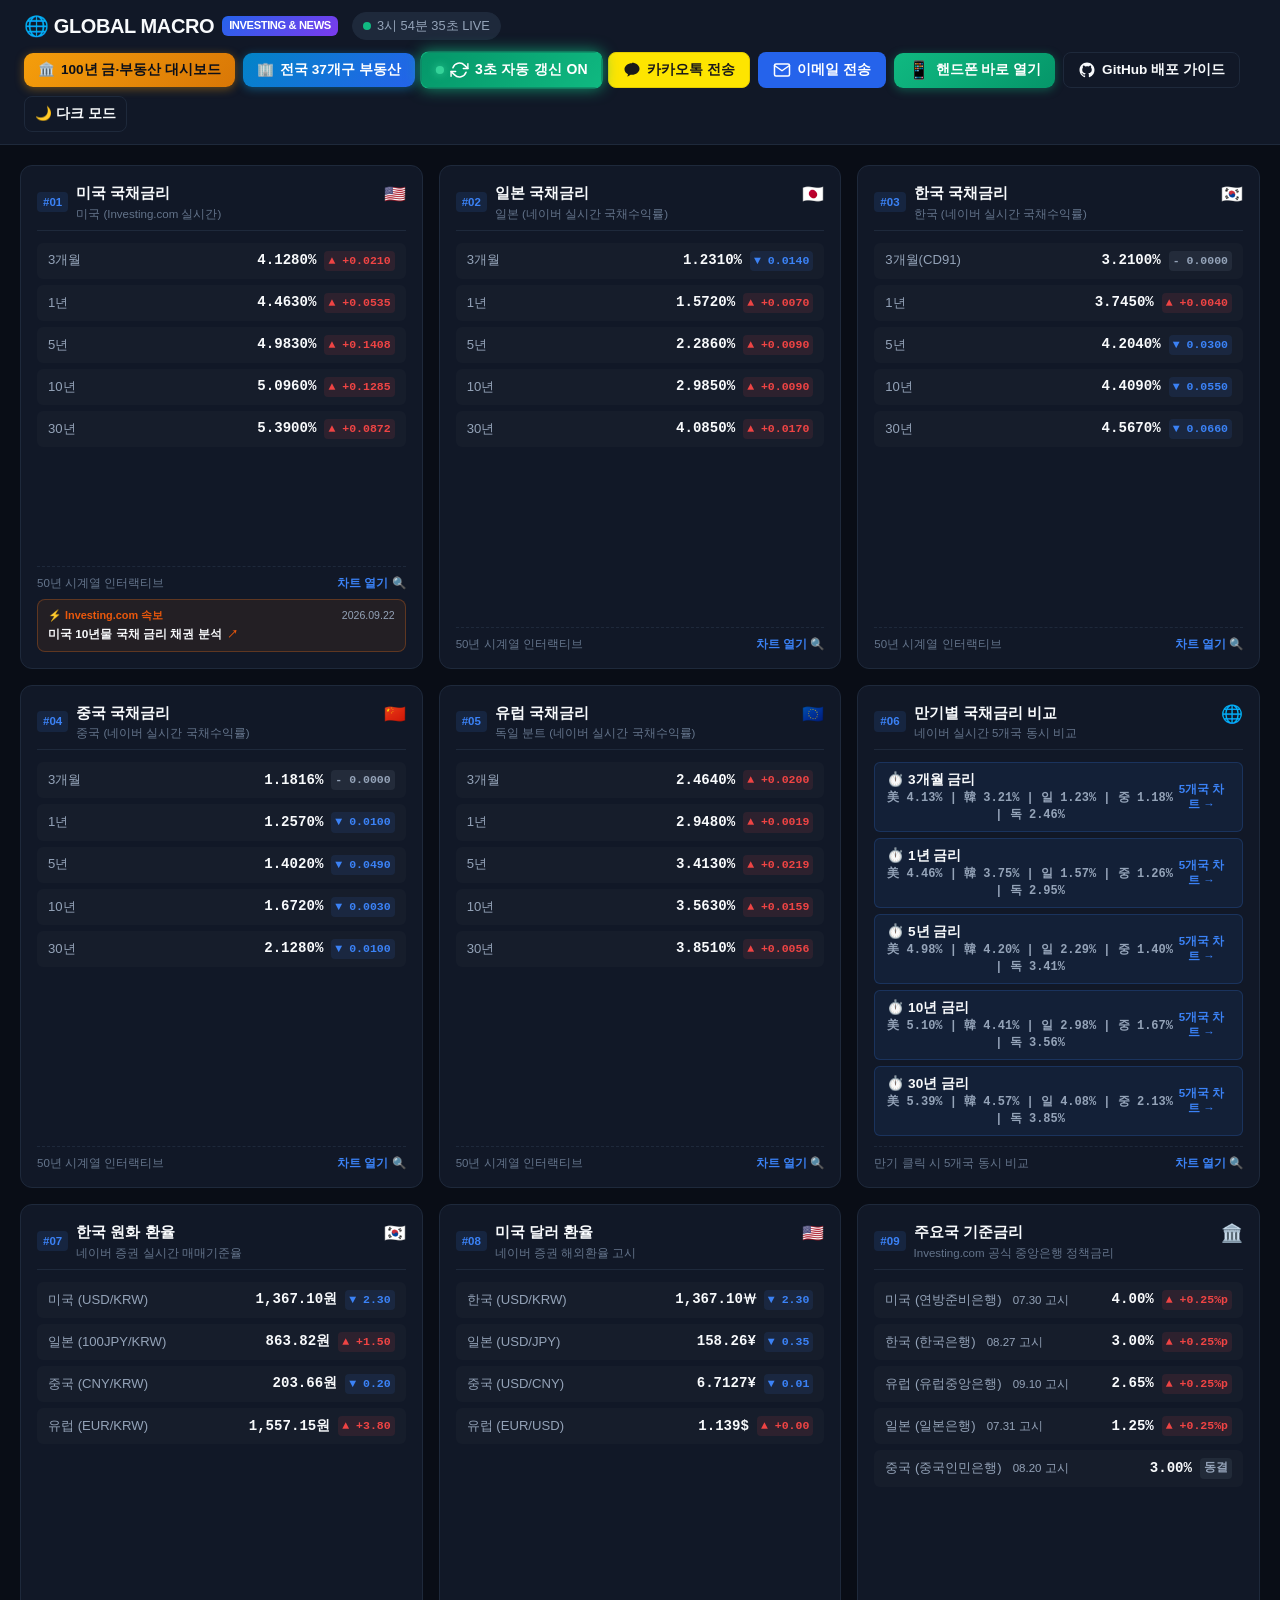
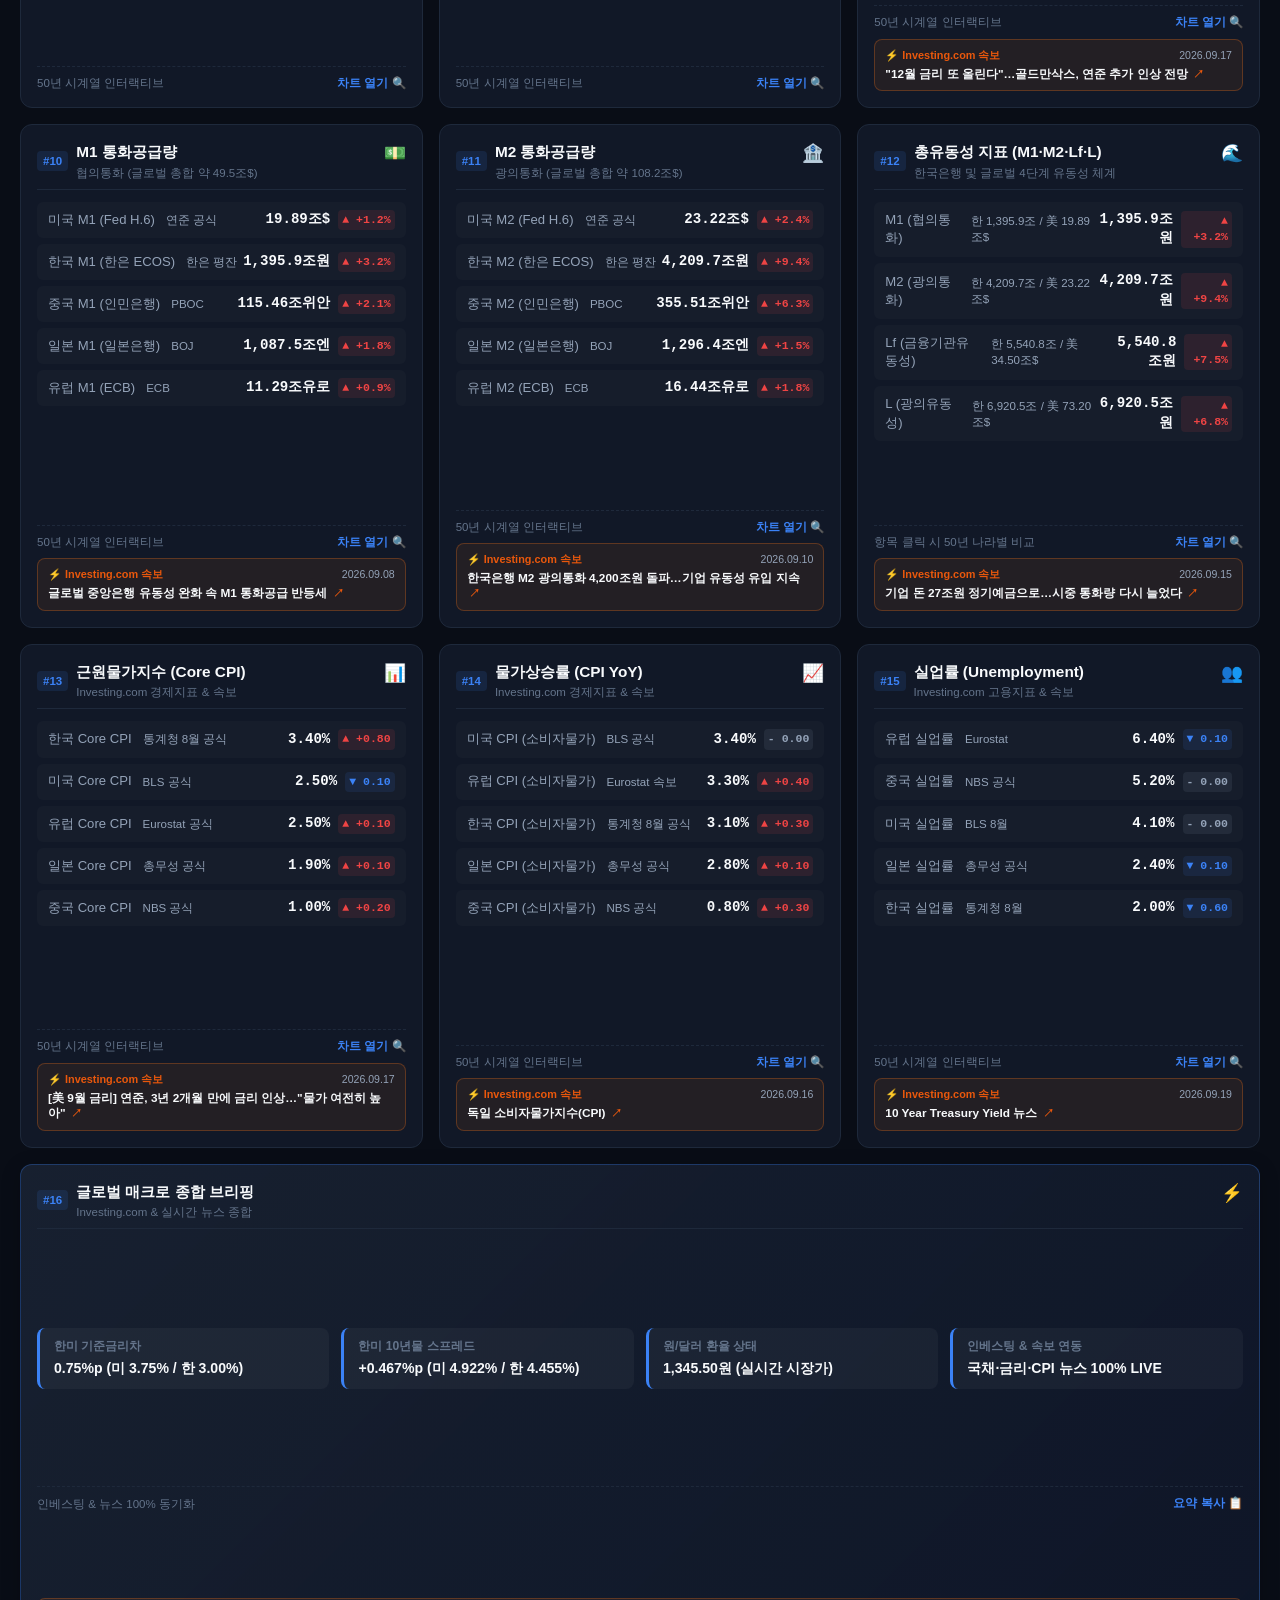
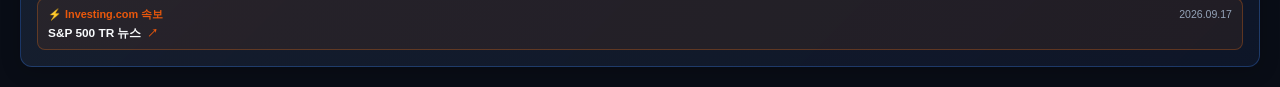
==== commit 060bd583: "feat: 🏢 전국 7대 권역 37개 자치구 부동산 실시간 대시보드 추가 및 모바일/GitHub Pages 배포 연동" ====
--- a/index.html
+++ b/index.html
@@ -53,6 +53,12 @@
         <span>100년 금·부동산 대시보드</span>
       </a>
 
+      <!-- 🏢 전국 7대 권역 37개구 부동산 실시간 대시보드 바로가기 -->
+      <a href="real_estate_dashboard.html" class="btn" style="background: linear-gradient(135deg, #0284c7, #2563eb); color: #ffffff; font-weight: 800; border: none; text-decoration: none; display: inline-flex; align-items: center; gap: 6px; padding: 7px 14px; border-radius: 9px; box-shadow: 0 2px 10px rgba(14, 165, 233, 0.4); transition: transform 0.15s ease;" title="전국 7대 권역 37개 핵심 자치구 실시간 부동산 대시보드로 이동">
+        <span>🏢</span>
+        <span>전국 37개구 부동산</span>
+      </a>
+
       <!-- 인베스팅 및 실시간 뉴스 3초 자동 갱신 버튼 -->
       <button class="btn btn-sync" id="btnSyncNaver" title="인베스팅닷컴 최신 국채·기준금리·환율 및 경제 속보 뉴스 3초 자동 동기화 (클릭 시 즉시 수동 갱신)">
         <span class="sync-live-dot"></span>
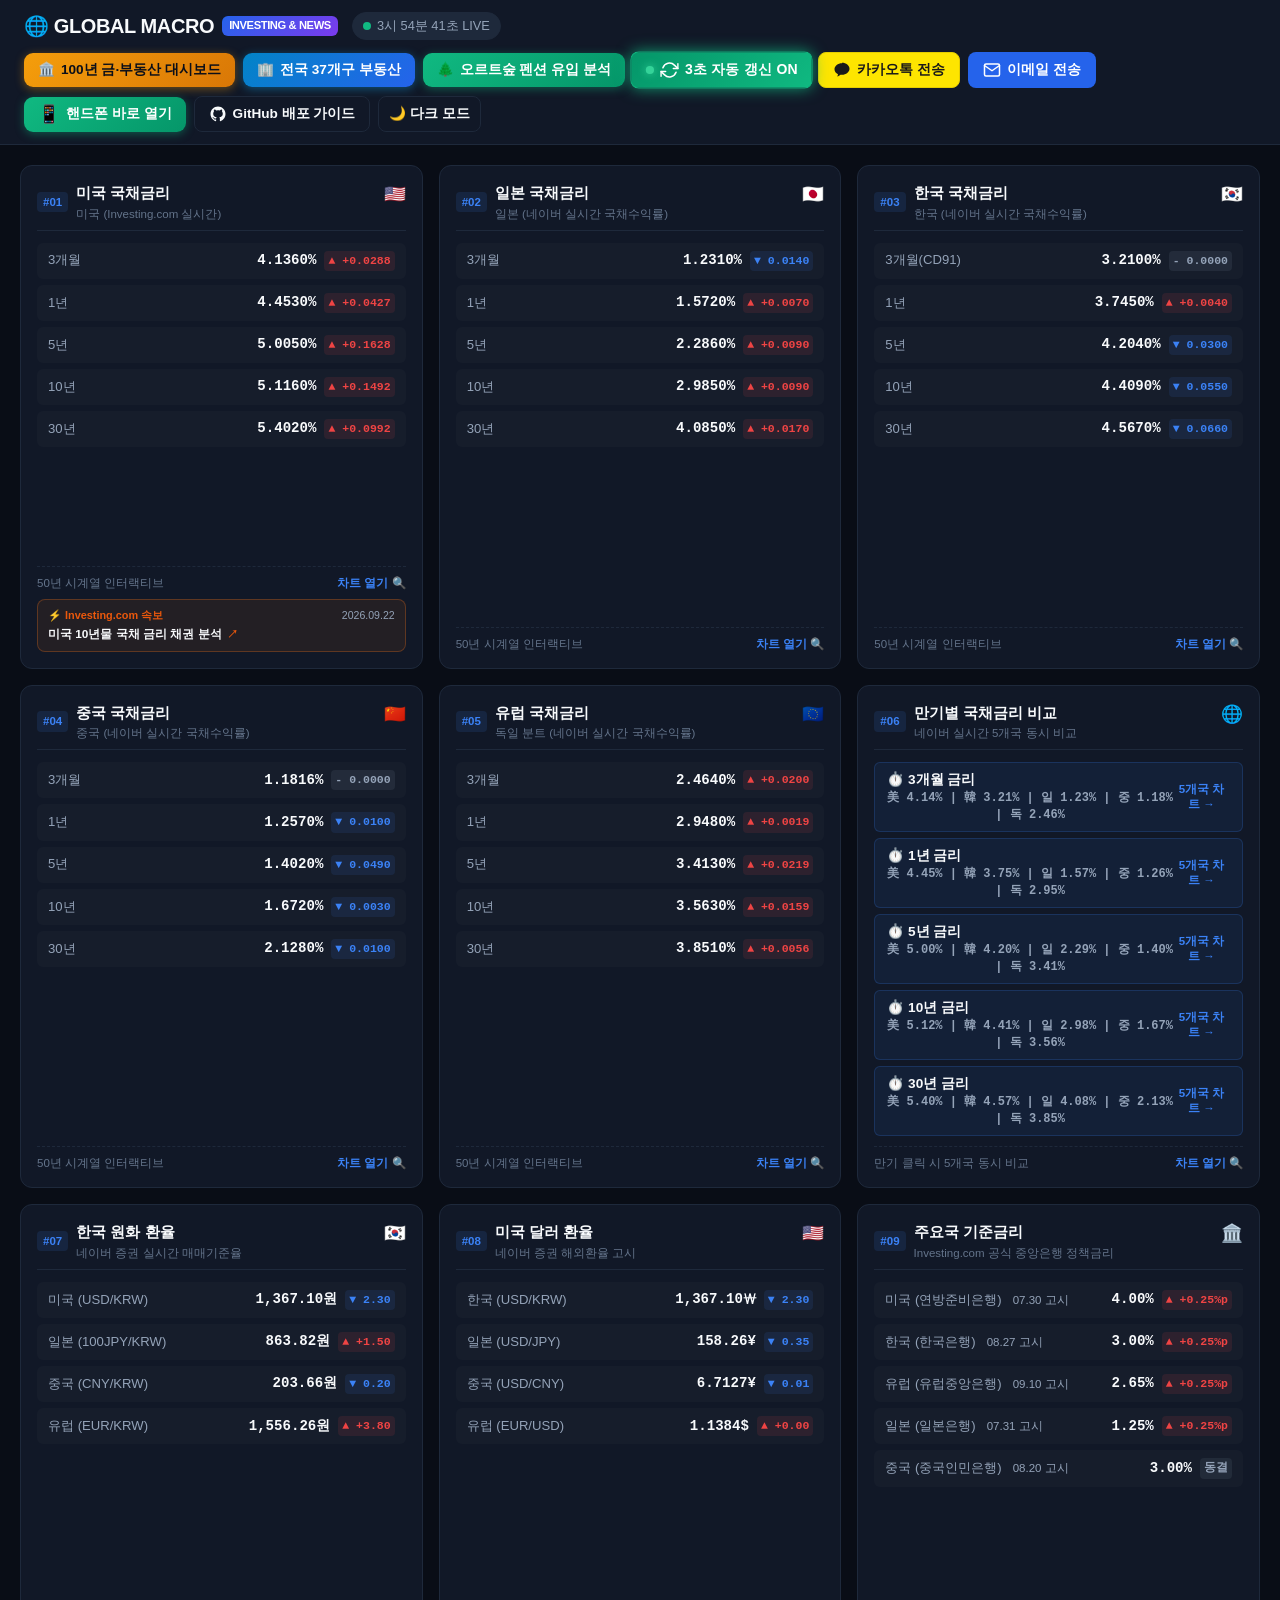
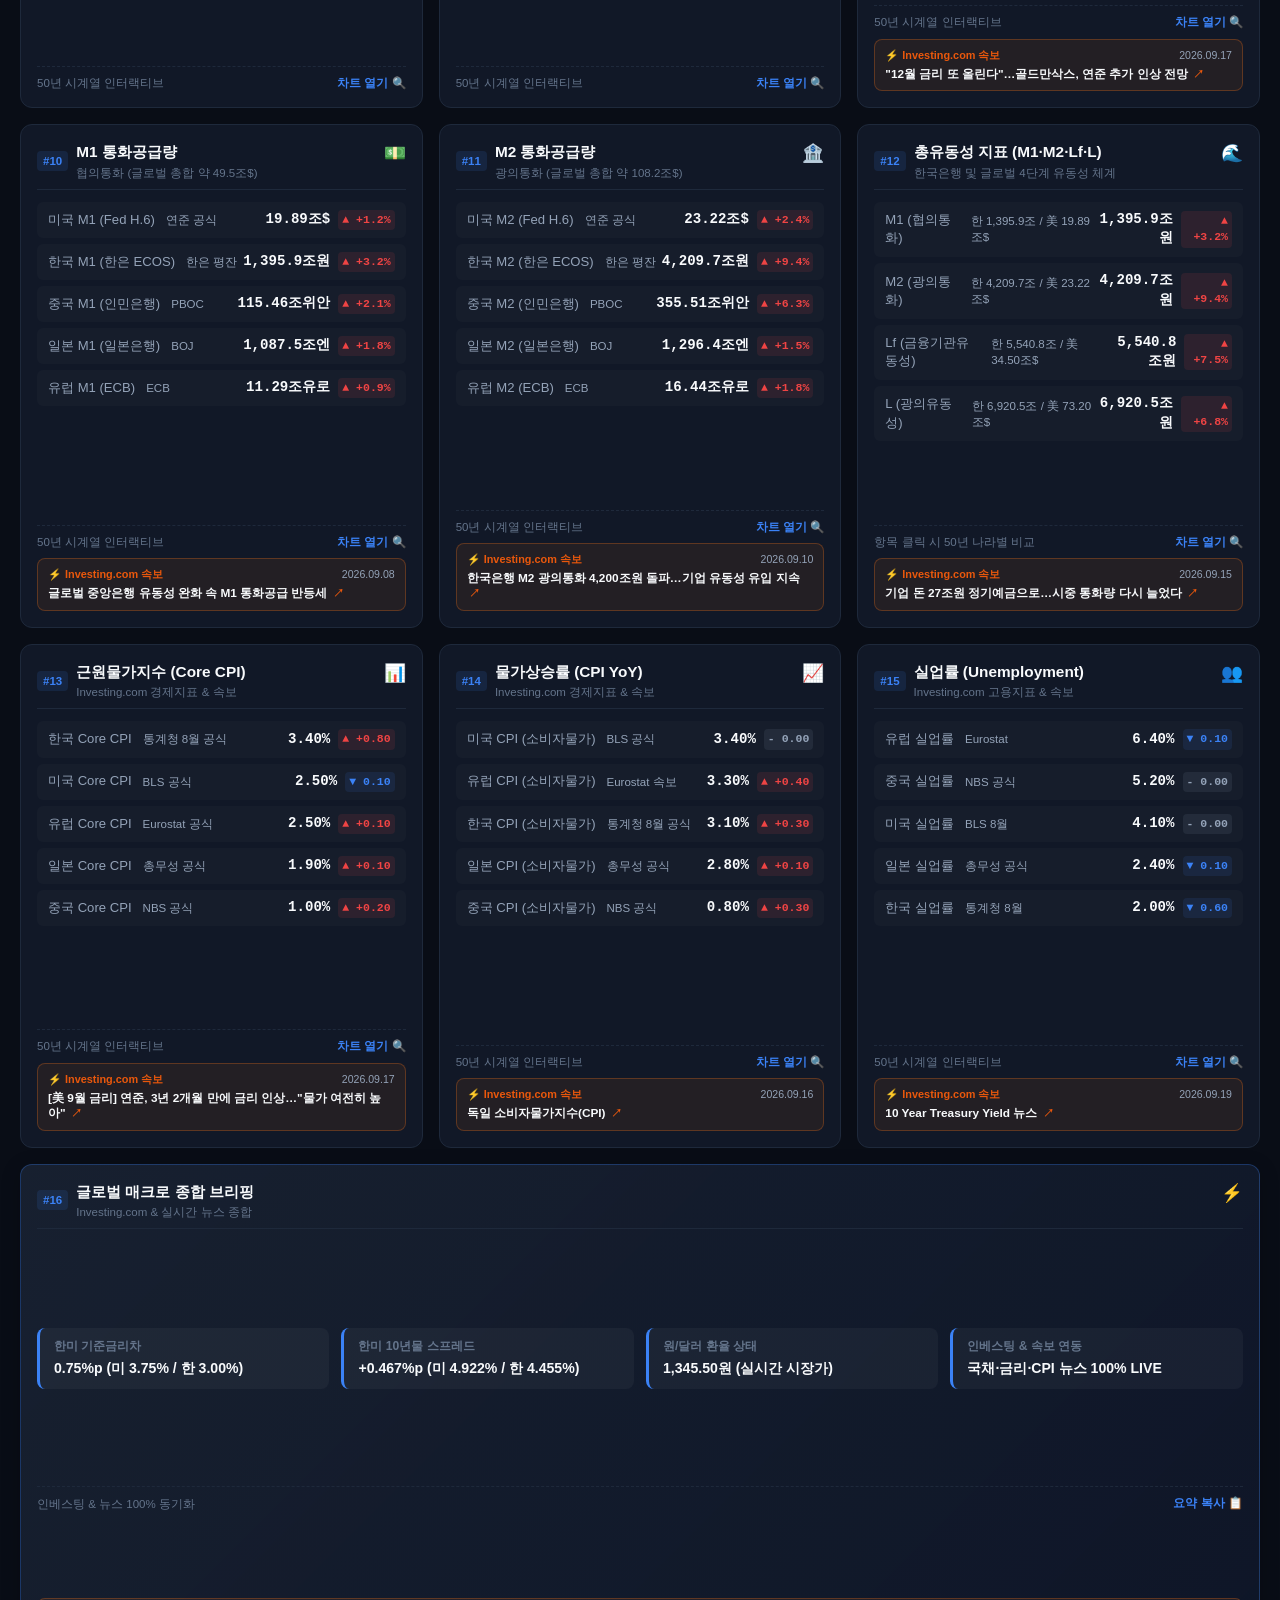
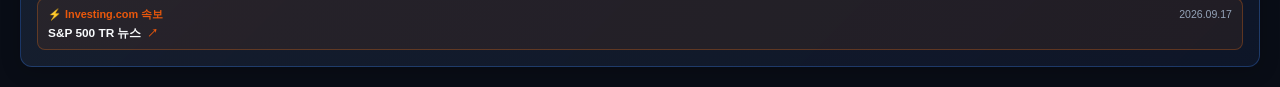
==== commit e8eab1ed: "feat: 🌲 오르트숲 펜션 정밀 유입 분석 시스템 웹 배포 및 모바일 접속 QR코드 탑재" ====
--- a/index.html
+++ b/index.html
@@ -59,6 +59,13 @@
         <span>전국 37개구 부동산</span>
       </a>
 
+      <!-- 🌲 오르트숲 펜션 정밀 유입 분석 시스템 바로가기 -->
+      <a href="traffic_analytics.html" class="btn" style="background: linear-gradient(135deg, #10b981, #059669); color: #ffffff; font-weight: 800; border: none; text-decoration: none; display: inline-flex; align-items: center; gap: 6px; padding: 7px 14px; border-radius: 9px; box-shadow: 0 2px 10px rgba(16, 185, 129, 0.4); transition: transform 0.15s ease;" title="오르트숲 펜션 정밀 유입 분석 대시보드로 이동">
+        <span>🌲</span>
+        <span>오르트숲 펜션 유입 분석</span>
+      </a>
+
+
       <!-- 인베스팅 및 실시간 뉴스 3초 자동 갱신 버튼 -->
       <button class="btn btn-sync" id="btnSyncNaver" title="인베스팅닷컴 최신 국채·기준금리·환율 및 경제 속보 뉴스 3초 자동 동기화 (클릭 시 즉시 수동 갱신)">
         <span class="sync-live-dot"></span>
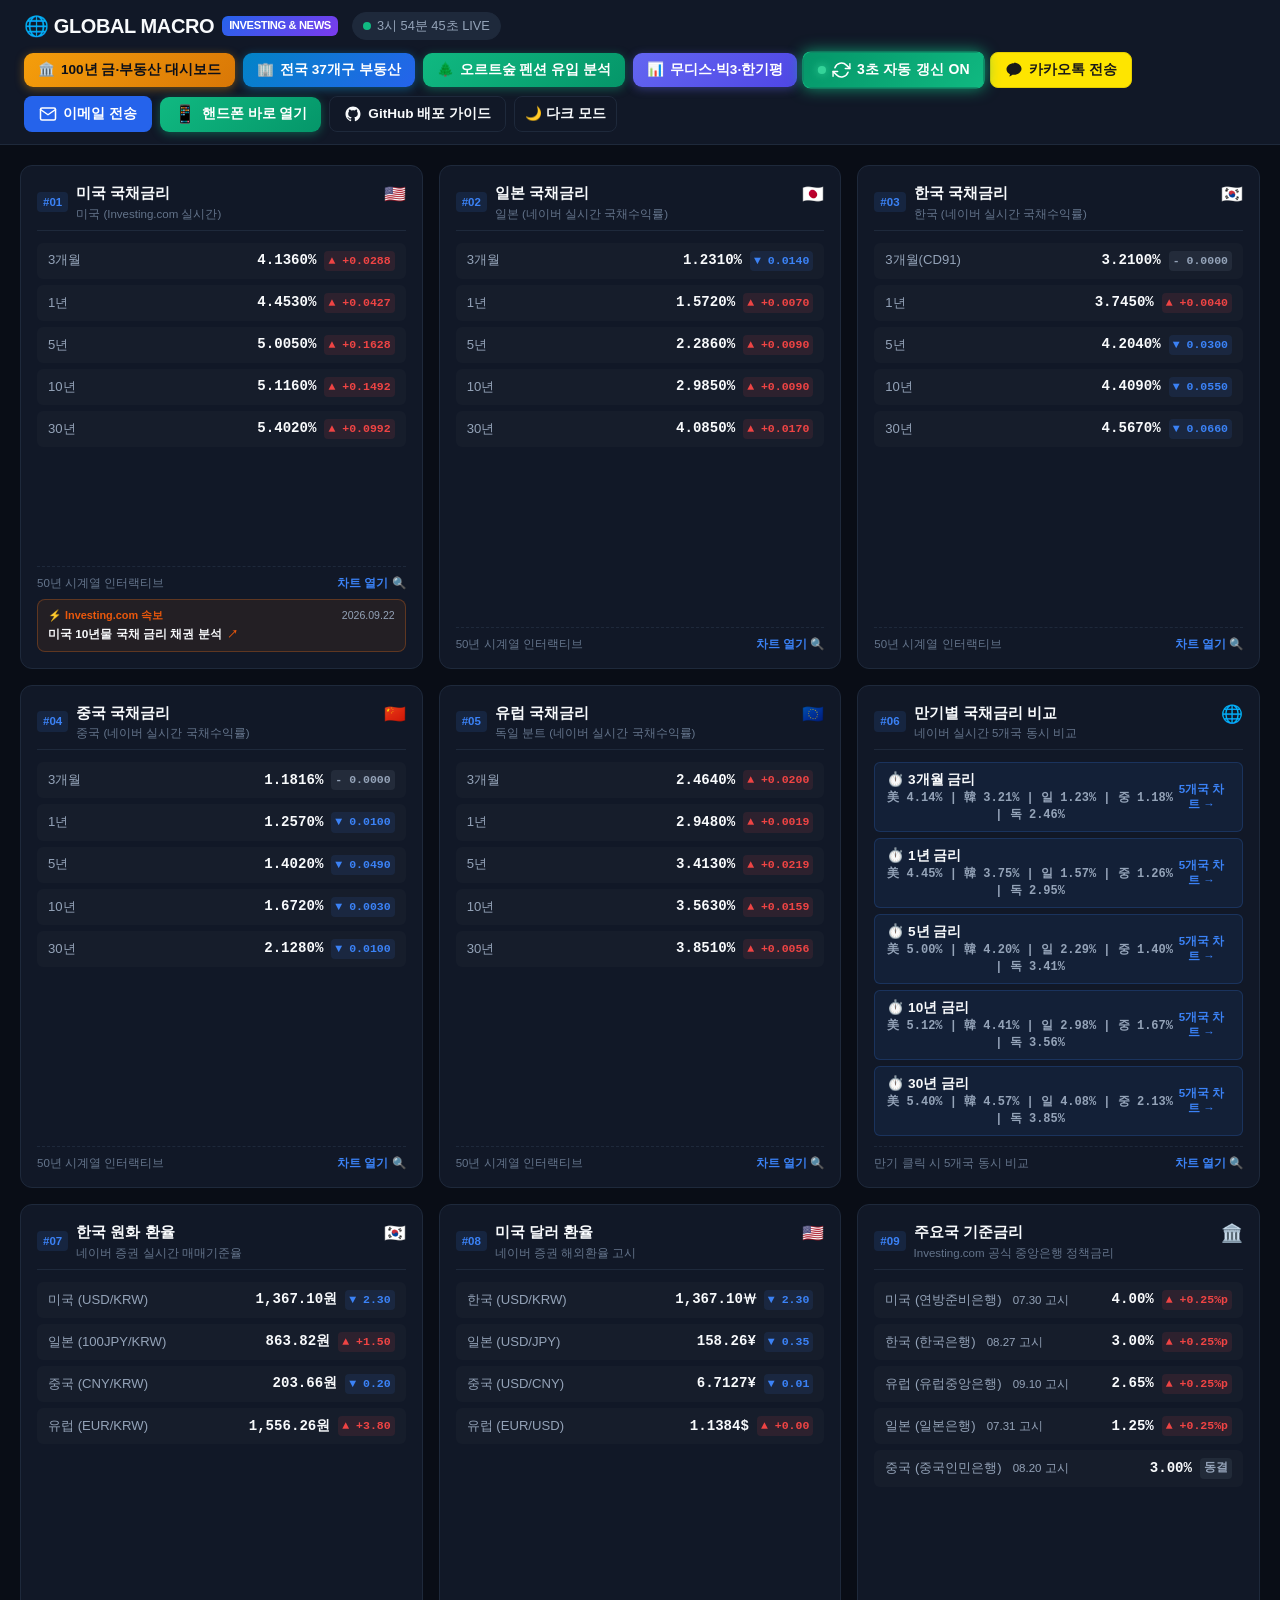
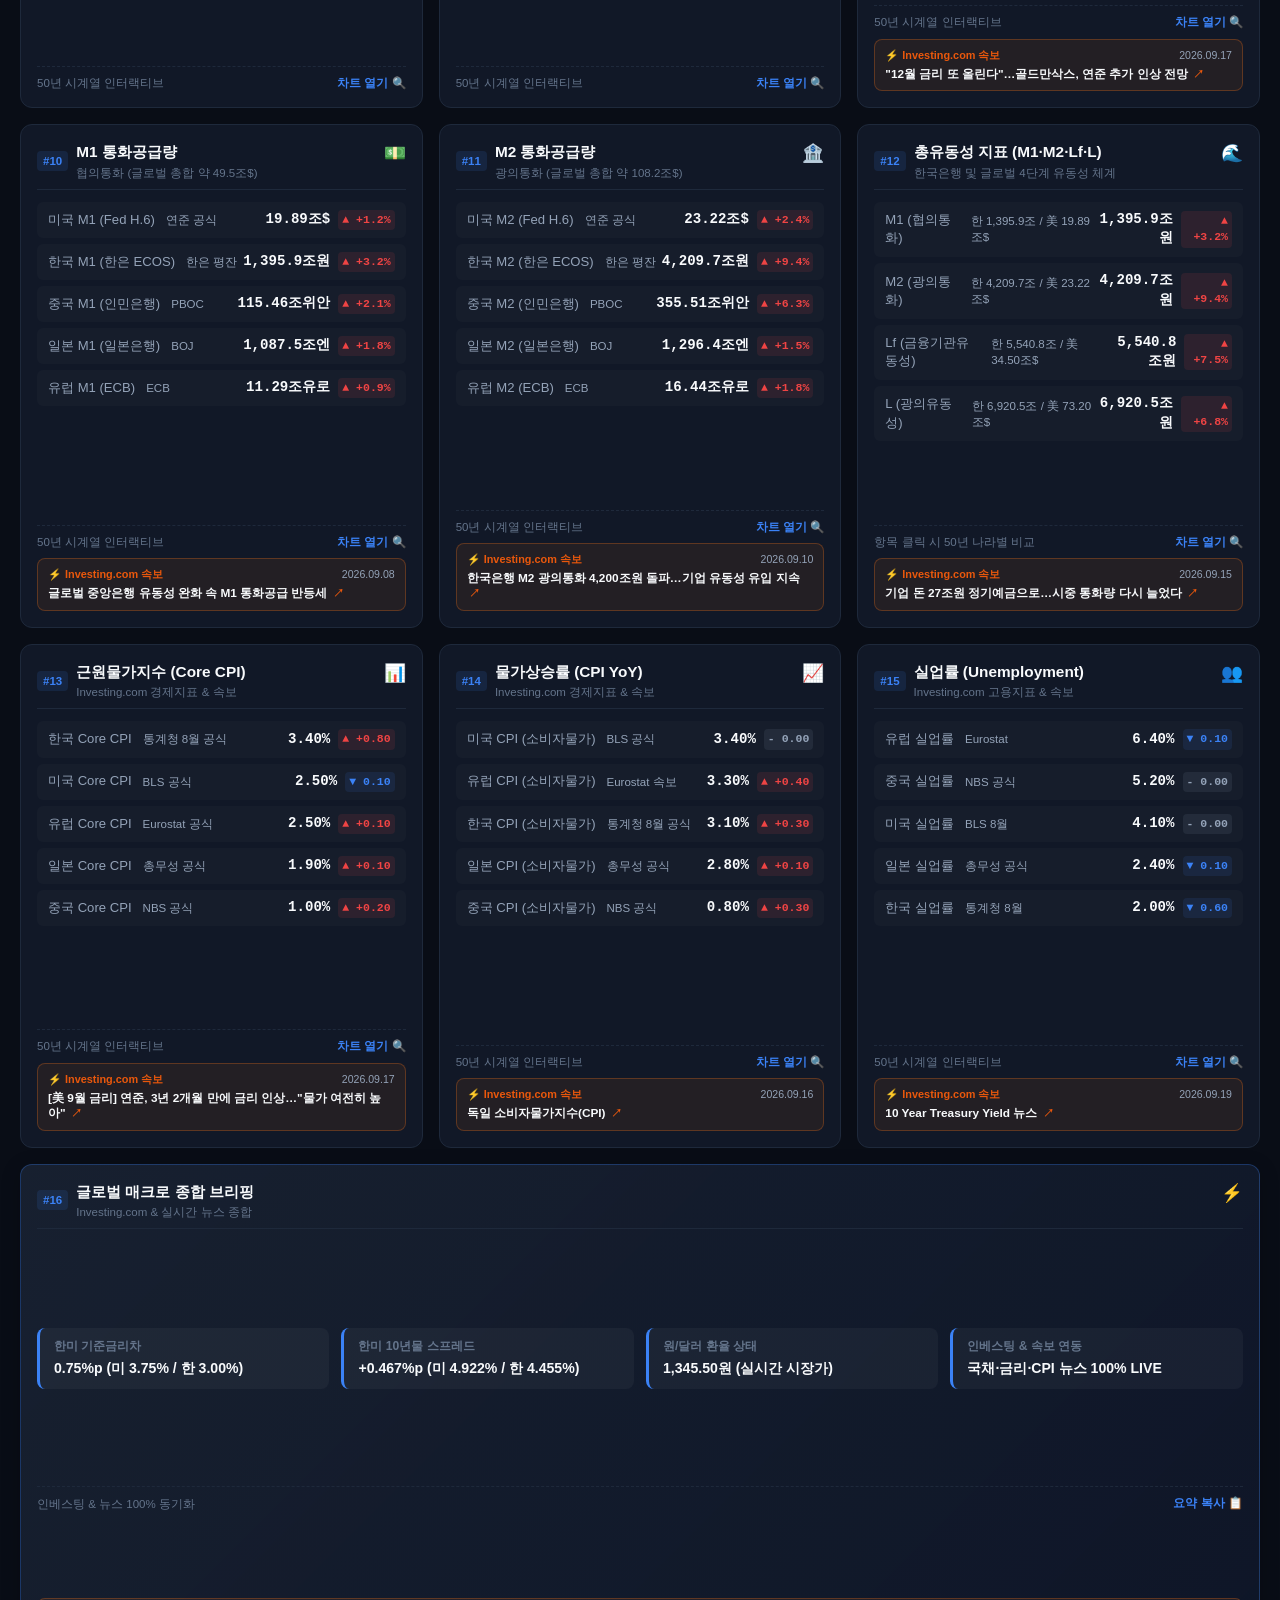
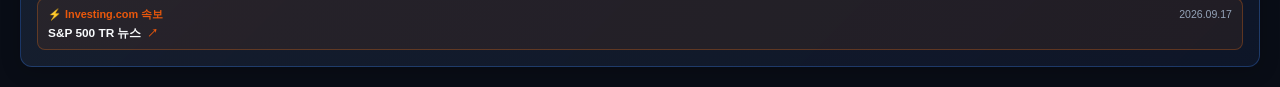
==== commit e12ff575: "feat: 📊 무디스·글로벌 빅3 & 한국기업평가·이크레더블 신용평가 대시보드 웹 배포 및 상호 연동 탑재" ====
--- a/index.html
+++ b/index.html
@@ -65,6 +65,13 @@
         <span>오르트숲 펜션 유입 분석</span>
       </a>
 
+      <!-- 📊 무디스·글로벌 빅3 & 한국기업평가·이크레더블 대시보드 바로가기 -->
+      <a href="moodys.html" class="btn" style="background: linear-gradient(135deg, #6366f1, #4f46e5); color: #ffffff; font-weight: 800; border: none; text-decoration: none; display: inline-flex; align-items: center; gap: 6px; padding: 7px 14px; border-radius: 9px; box-shadow: 0 2px 10px rgba(99, 102, 241, 0.4); transition: transform 0.15s ease;" title="무디스·S&P·피치 및 한국기업평가·이크레더블 통합 대시보드로 이동">
+        <span>📊</span>
+        <span>무디스·빅3·한기평</span>
+      </a>
+
+
 
       <!-- 인베스팅 및 실시간 뉴스 3초 자동 갱신 버튼 -->
       <button class="btn btn-sync" id="btnSyncNaver" title="인베스팅닷컴 최신 국채·기준금리·환율 및 경제 속보 뉴스 3초 자동 동기화 (클릭 시 즉시 수동 갱신)">
